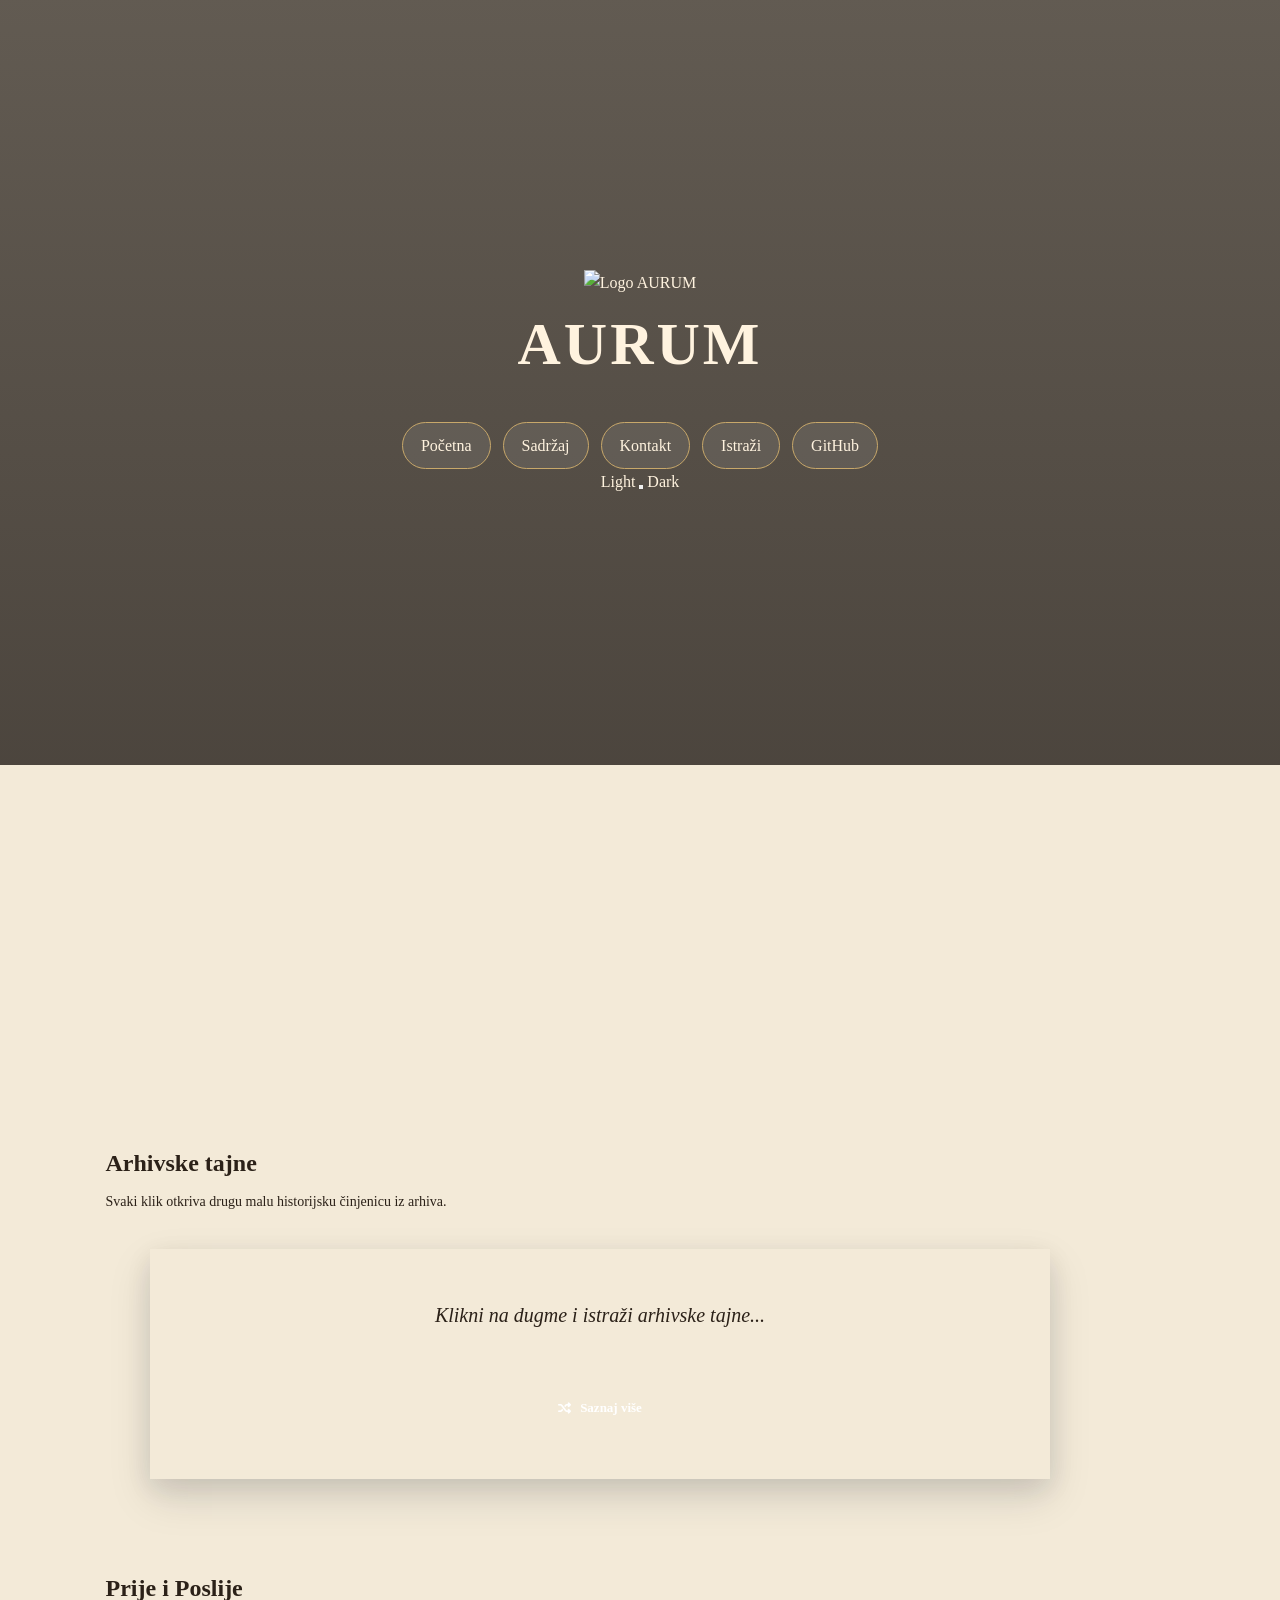
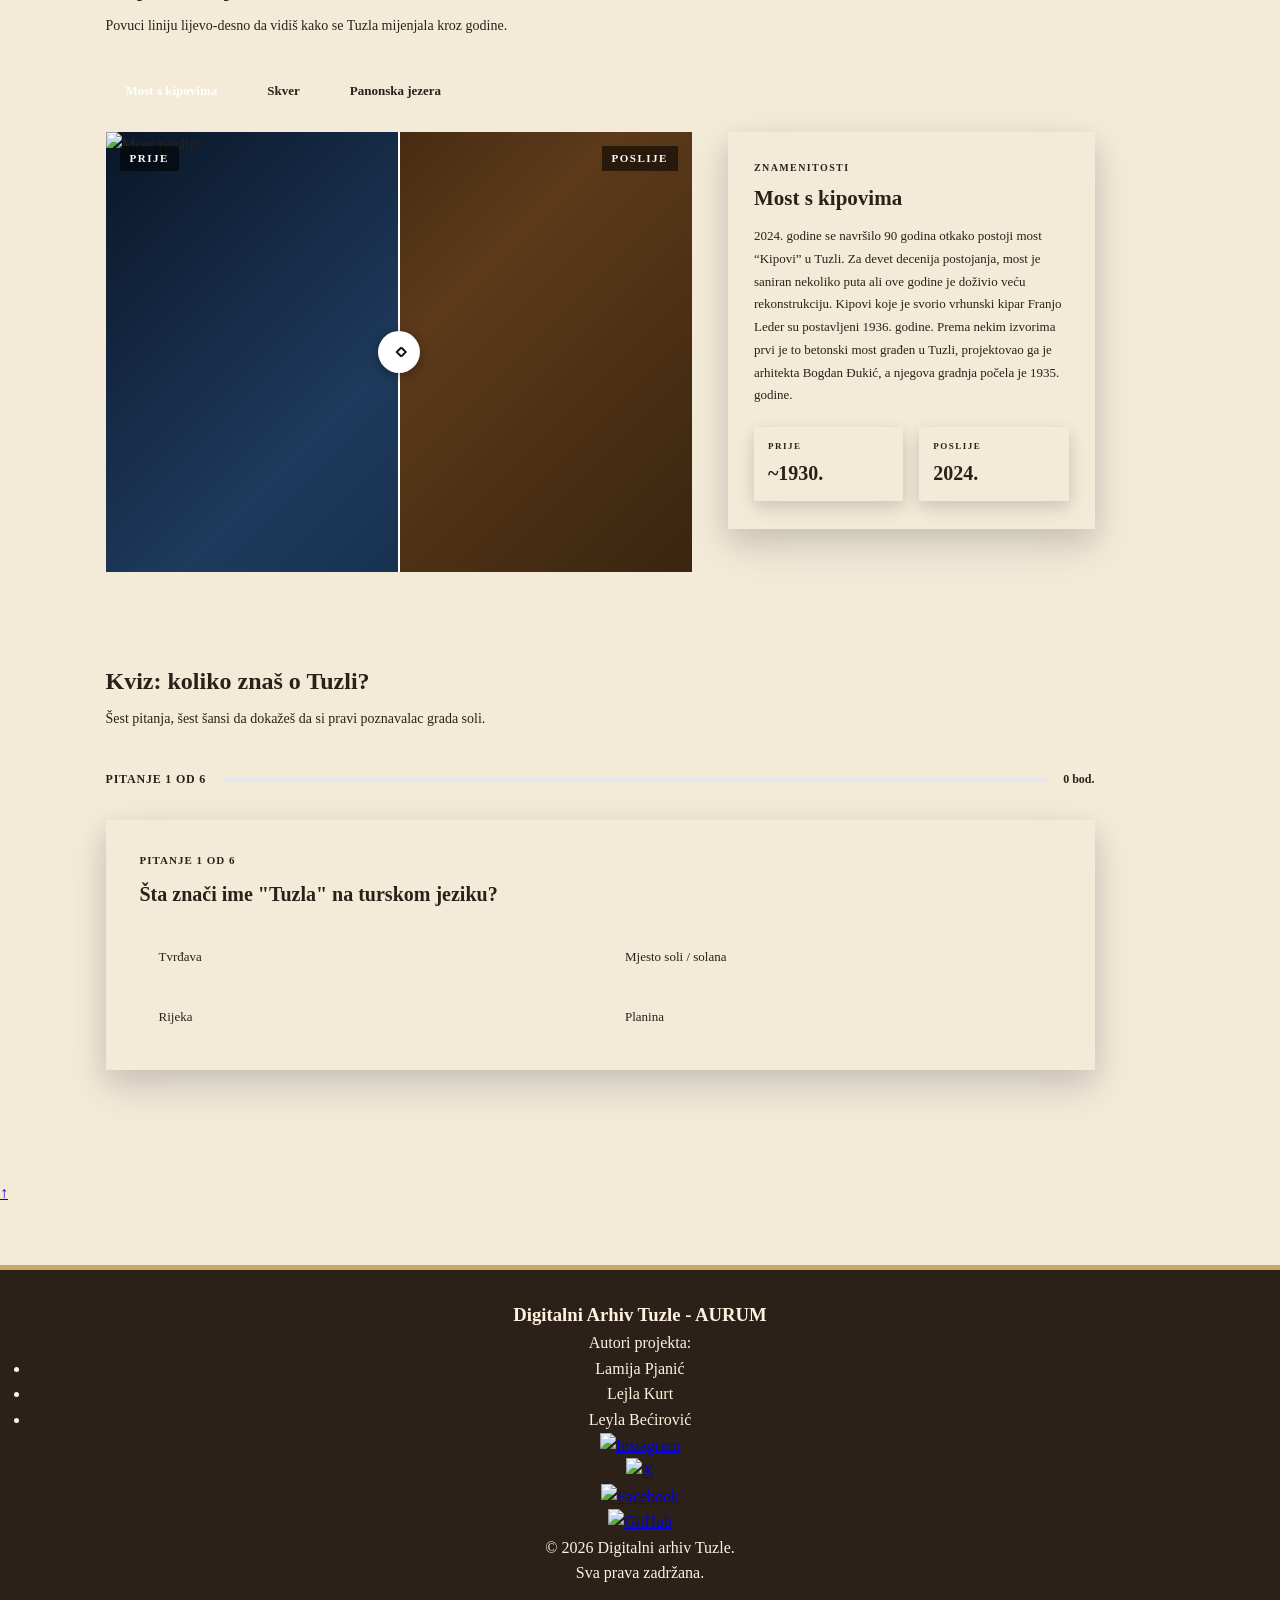
==== istrazuj.html @ 697cb216 "Dodata interaktivna stranica, uz njen js i css" ====
<!doctype html>
<html lang="bs">
  <head>
    <meta charset="UTF-8" />
    <meta name="viewport" content="width=device-width, initial-scale=1.0" />
    <title>Istraži Tuzlu | Digitalni arhiv Tuzle</title>

    <link rel="stylesheet" href="css/tptpstil.css" />
    <link
      rel="stylesheet"
      href="https://cdnjs.cloudflare.com/ajax/libs/font-awesome/6.5.1/css/all.min.css"
    />
    <script src="js/tptpskripte.js" defer></script>

    <style>

  /*  hero sekcija */

  .hero-istrazi {
    width: 86%;
    margin: 0 auto 70px;
    padding: 60px 0 52px;
    border-bottom: 3px solid var(--dark);
    display: flex;
    flex-direction: column;
    justify-content: center;
  }

  /* mali narandjasti natpis iznad naslova */
  .hero-istrazi .hero-label {
    color: var(--orange);
    font-size: 12px;
    font-weight: 700;
    text-transform: uppercase;
    letter-spacing: 1.5px;
    margin-bottom: 18px;
    opacity: 0;
    animation: fadeUp 0.7s ease forwards;
    animation-delay: 0.2s;
  }

  .hero-istrazi h2 {
    font-size: clamp(40px, 5.5vw, 72px);
    line-height: 0.93;
    letter-spacing: -3px;
    color: var(--dark);
    max-width: 700px;
    margin-bottom: 22px;
    opacity: 0;
    animation: fadeUp 0.8s ease forwards;
    animation-delay: 0.4s;
  }

  .hero-istrazi > p {
    font-size: 15px;
    line-height: 1.75;
    max-width: 560px;
    opacity: 0;
    animation: fadeUp 0.8s ease forwards;
    animation-delay: 0.6s;
  }

  /* navigacioni linkovi u hero sekciji — pill dugmad s ikonama */
  .hero-istrazi-nav {
    display: flex;
    flex-wrap: wrap;
    gap: 14px;
    margin-top: 36px;
    opacity: 0;
    animation: fadeUp 0.8s ease forwards;
    animation-delay: 0.8s;
  }

  .hero-istrazi-nav a {
    display: inline-flex;
    align-items: center;
    gap: 8px;
    border: 1.5px solid var(--dark);
    padding: 10px 20px;
    font-size: 13px;
    font-weight: 600;
    color: var(--dark);
    text-decoration: none;
    transition: background 0.25s, color 0.25s, border-color 0.25s;
  }

  .hero-istrazi-nav a:hover {
    background: var(--orange);
    border-color: var(--orange);
    color: white;
  }

  .hero-istrazi-nav a i {
    font-size: 13px;
  }


  /* 
     2 generator rando, činjenica iz arhiva
     korisnik klikne dugme i dobije nasumičan arhivski podatak.
     primijenila sam flex layout koji centrira sadržaj unutar kartice.
      */

  .generator-sekcija {
    width: 86%;
    margin: 0 auto 90px;
  }

  .generator-sekcija > h2 {
    margin-bottom: 8px;
  }

  .generator-sekcija > p {
    font-size: 14px;
    margin-bottom: 36px;
    max-width: 560px;
  }

  /* vanjski okvir generatora — nema crnog bordera, samo sjenka i narančasti border-top */
  #generator {
    border: none;
    border-top: 3px solid var(--orange);
    box-shadow:
      0 8px 24px rgba(17, 24, 39, 0.09),
      0 18px 40px rgba(17, 24, 39, 0.13);
    background: var(--white);
    padding: 50px 40px;
    display: flex;
    flex-direction: column;
    align-items: center;
    gap: 28px;
    max-width: 900px;
    width: 100%;
    margin: 0 auto;
    text-align: center;
  }

  /* prikaz teksta činjenice — veći font, centriran
     min-height sprječava "skok" layouta kad se tekst promijeni —
     ovo sam naučila iz stackoverflow odgovora o layout shift */
  #fact-display {
    font-size: 20px;
    line-height: 1.6;
    color: var(--dark);
    min-height: 60px;
    font-style: italic;
    transition: opacity 0.3s ease;
    margin: 0;
    width: 100%;
  }

  body.dark #fact-display {
    color: #f8fafc;
  }

  /* klasa koju js dodaje tokom fade animacije
     opacity: 0 + transition na #fact-display zajedno čine fade efekt
     js dodaje klasu, čeka 300ms, mijenja tekst, pa uklanja klasu  */
  #fact-display.fade-out {
    opacity: 0;
  }

  /* dugme za generisanje nove činjenice */
  #btn-generator {
    background: var(--dark);
    color: white;
    border: none;
    padding: 13px 30px;
    font-family: inherit;
    font-size: 13px;
    font-weight: 700;
    cursor: pointer;
    border-radius: 20px;
    display: inline-flex;
    align-items: center;
    gap: 9px;
    transition: background 0.25s, transform 0.15s;
  }

  #btn-generator:hover {
    background: var(--orange);
  }

  /* sitna animacija klika — scale efekt koji daje osjećaj fizičnog pritiska.
     naučila sam o transform: scale() iz mdn dokumentacije */
  #btn-generator:active {
    transform: scale(0.97);
  }

  /* dark mode: generator — nema bordera, samo sjenka ostaje */
  body.dark #generator {
    background: var(--dark-card);
    border-top-color: var(--orange);
    box-shadow:
      0 8px 24px rgba(0, 0, 0, 0.25),
      0 18px 40px rgba(0, 0, 0, 0.30);
  }


  /* 3 prije i poslije slider */

  .mapa-istrazi-sekcija {
    width: 86%;
    margin: 0 auto 90px;
  }

  .mapa-istrazi-sekcija > h2 {
    margin-bottom: 8px;
  }

  .mapa-istrazi-sekcija > p {
    font-size: 14px;
    margin-bottom: 36px;
    max-width: 560px;
  }

  /* dugmad za odabir lokacije — inline flex red */
  .ba-selector {
    display: flex;
    flex-wrap: wrap;
    gap: 10px;
    margin-bottom: 24px;
  }

  .ba-dugme {
    font-family: inherit;
    font-size: 13px;
    font-weight: 600;
    padding: 9px 20px;
    background: transparent;
    border: 1.5px solid var(--dark);
    color: var(--dark);
    cursor: pointer;
    transition: background 0.2s, color 0.2s, border-color 0.2s;
  }

  .ba-dugme:hover,
  .ba-dugme.aktivno {
    background: var(--orange);
    border-color: var(--orange);
    color: white;
  }

  body.dark .ba-dugme {
    border-color: #334155;
    color: #f8fafc;
  }

  body.dark .ba-dugme:hover,
  body.dark .ba-dugme.aktivno {
    background: var(--orange);
    border-color: var(--orange);
    color: white;
  }

  /* grid: slider zauzima više prostora, info panel manji desno */
  .ba-grid {
    display: grid;
    grid-template-columns: 1.6fr 1fr;
    gap: 36px;
    align-items: start;
  }

  /* slider kontejner — overflow: hidden reže slike na rubovima
     aspect-ratio: 4/3 održava proporcije bez fiksne visine u pikselima */
  .ba-kontejner {
    position: relative;
    width: 100%;
    aspect-ratio: 4/3;
    overflow: hidden;
    border: 2px solid var(--dark);
    cursor: ew-resize;
    user-select: none;
    touch-action: none;
    background: #111;
  }

  body.dark .ba-kontejner {
    border-color: #334155;
  }

  .ba-slika {
    position: absolute;
    inset: 0;
    width: 100%;
    height: 100%;
    object-fit: cover;
    display: block;
  }

  /* "prije" slika — ispod, uvijek vidljiva */
  .ba-prije {
    z-index: 1;
    background: linear-gradient(135deg, #2a1a0a 0%, #5c3a1a 50%, #3a2510 100%);
  }

  /* "poslije" slika — iznad, klipovana js-om.
     clip-path: inset(0 50% 0 0) znači: odsijeci 50% s desne strane.
     js mijenja tu vrijednost dinamički dok korisnik vuče slider */
  .ba-poslije {
    z-index: 2;
    clip-path: inset(0 50% 0 0);
    background: linear-gradient(135deg, #0a1628 0%, #1e3a5c 50%, #0f2640 100%);
  }

  /* bijela vertikalna linija koja dijeli slike */
  .ba-razdjela {
    position: absolute;
    top: 0;
    bottom: 0;
    left: 50%;
    width: 2px;
    background: white;
    z-index: 10;
    transform: translateX(-50%);
    pointer-events: none;
  }

  /* kružno dugme na razdjeli za drag */
  .ba-handle {
    position: absolute;
    top: 50%;
    left: 50%;
    transform: translate(-50%, -50%);
    width: 42px;
    height: 42px;
    border-radius: 50%;
    background: white;
    display: flex;
    align-items: center;
    justify-content: center;
    box-shadow: 0 2px 12px rgba(0,0,0,0.35);
  }

  .ba-handle svg {
    width: 18px;
    height: 18px;
    color: #111;
  }

  /* labele "PRIJE" i "POSLIJE" na uglovima slike */
  .ba-label {
    position: absolute;
    top: 14px;
    font-size: 11px;
    font-weight: 700;
    letter-spacing: 1.5px;
    text-transform: uppercase;
    background: rgba(0,0,0,0.55);
    color: white;
    padding: 4px 10px;
    z-index: 12;
    pointer-events: none;
  }

  .ba-label-prije { left: 14px; z-index: 3; }
  .ba-label-poslije { right: 14px; z-index: 13; }

  /* info panel desno od slidera — nema crnog bordera, samo sjenka i narančasti border-top */
  .ba-info-panel {
    background: var(--white);
    border: none;
    border-top: 3px solid var(--orange);
    box-shadow:
      0 8px 24px rgba(17, 24, 39, 0.09),
      0 18px 40px rgba(17, 24, 39, 0.13);
    padding: 28px 26px;
    min-height: 320px;
    display: flex;
    flex-direction: column;
    justify-content: flex-start;
    gap: 0;
  }

  /* dark mode: info panel — sjenka tamnija da se vidi na tamnoj pozadini */
  body.dark .ba-info-panel {
    background: var(--dark-card);
    border-top-color: var(--orange);
    box-shadow:
      0 8px 24px rgba(0, 0, 0, 0.25),
      0 18px 40px rgba(0, 0, 0, 0.30);
  }

  /* sitni kategorija label — narančast, uppercase */
  .ba-info-kategorija {
    font-size: 10px;
    font-weight: 700;
    text-transform: uppercase;
    letter-spacing: 1.4px;
    color: var(--orange);
    margin-bottom: 10px;
  }

  .ba-info-naziv {
    font-size: 21px;
    font-weight: 700;
    color: var(--dark);
    line-height: 1.2;
    margin-bottom: 14px;
  }

  body.dark .ba-info-naziv { color: #f8fafc; }

  .ba-info-opis {
    font-size: 13px;
    line-height: 1.75;
    color: var(--muted);
    flex: 1;
    margin-bottom: 20px;
  }

  /* redak s godinama "prije" i "poslije" — dva boxa pored sebe */
  .ba-info-godine {
    display: flex;
    gap: 16px;
    margin-top: auto;
  }

  /* kutijice za godine — nema crnog bordera, samo sjenka i narančasti border-top */
  .ba-godina-box {
    flex: 1;
    border: none;
    border-top: 3px solid var(--orange);
    box-shadow:
      0 4px 12px rgba(17, 24, 39, 0.08),
      0 8px 20px rgba(17, 24, 39, 0.10);
    padding: 12px 14px;
    display: flex;
    flex-direction: column;
    gap: 4px;
  }

  /* dark mode: kutijice za godine — bordera nema, box-shadow tamniji */
  body.dark .ba-godina-box {
    box-shadow:
      0 4px 12px rgba(0, 0, 0, 0.25),
      0 8px 20px rgba(0, 0, 0, 0.30);
  }

  /* sitni label "PRIJE" ili "POSLIJE" iznad broja */
  .ba-godina-label {
    font-size: 9px;
    font-weight: 700;
    letter-spacing: 1.5px;
    text-transform: uppercase;
    color: var(--muted);
  }

  /* sama godina — narančasta, velika */
  .ba-godina-broj {
    font-size: 20px;
    font-weight: 700;
    color: var(--orange);
  }

  @media (max-width: 780px) {
    .ba-grid { grid-template-columns: 1fr; }
  }


  /* 
     [4] kviz — pitanja o tuzli
      */

  .kviz-sekcija {
    width: 86%;
    margin: 0 auto 90px;
  }

  .kviz-sekcija > h2 { margin-bottom: 8px; }

  .kviz-sekcija > p {
    font-size: 14px;
    margin-bottom: 40px;
    max-width: 560px;
  }

  /* progress bar red: tekst | bar | bodovi */
  .kviz-progres-wrap {
    display: flex;
    align-items: center;
    gap: 16px;
    margin-bottom: 30px;
  }

  .kviz-progres-tekst {
    font-size: 12px;
    font-weight: 700;
    text-transform: uppercase;
    letter-spacing: 0.8px;
    color: var(--muted);
    white-space: nowrap;
    flex-shrink: 0;
  }

  /* siva traka, fill je narančast */
  .kviz-progres-bar {
    flex: 1;
    height: 4px;
    background: #e5e7eb;
    border-radius: 2px;
    overflow: hidden;
  }

  .kviz-progres-fill {
    height: 100%;
    background: var(--orange);
    border-radius: 2px;
    transition: width 0.4s ease;
    width: 0%;
  }

  .kviz-bodovi-tekuci {
    font-size: 12px;
    font-weight: 700;
    color: var(--orange);
    white-space: nowrap;
    flex-shrink: 0;
  }

  /* blok svakog pitanja — sakriven dok nije aktivan */
  .kviz-pitanje-blok {
    display: none;
    animation: fadeUp 0.4s ease forwards;
  }

  .kviz-pitanje-blok.aktivno { display: block; }

  /* kartica pitanja — nema crnog bordera, samo sjenka i narančasti border-top */
  .kviz-kartica {
    background: var(--white);
    border: none;
    border-top: 3px solid var(--orange);
    box-shadow:
      0 8px 24px rgba(17, 24, 39, 0.09),
      0 18px 40px rgba(17, 24, 39, 0.13);
    padding: 32px 34px 28px;
  }

  /* sitni broj pitanja iznad teksta pitanja */
  .kviz-broj-pitanja {
    font-size: 11px;
    font-weight: 700;
    color: var(--orange);
    text-transform: uppercase;
    letter-spacing: 1px;
    margin-bottom: 12px;
  }

  .kviz-kartica h3 {
    font-size: 20px;
    color: var(--dark);
    line-height: 1.3;
    margin-bottom: 26px;
    font-weight: 700;
  }

  /* grid s opcijama — 2 kolone na desktopu, 1 na mobilnom */
  .kviz-opcije {
    display: grid;
    grid-template-columns: 1fr 1fr;
    gap: 12px;
  }

  .kviz-opcija {
    background: var(--light);
    border: 1.5px solid transparent;
    padding: 14px 18px;
    text-align: left;
    font-family: inherit;
    font-size: 13px;
    color: var(--dark);
    cursor: pointer;
    transition: background 0.2s, border-color 0.2s, color 0.2s;
    line-height: 1.4;
    border-radius: 0;
  }

  .kviz-opcija:hover:not(:disabled) {
    border-color: var(--orange);
    background: var(--soft-orange);
  }

  /* tačan odgovor — zeleni feedback */
  .kviz-opcija.tacno {
    background: #dcfce7;
    border-color: #16a34a;
    color: #15803d;
    font-weight: 700;
  }

  /* netačan odgovor — crveni feedback */
  .kviz-opcija.netacno {
    background: #fee2e2;
    border-color: #dc2626;
    color: #b91c1c;
  }

  .kviz-opcija:disabled { cursor: default; }

  /* feedback poruka ispod opcija — sakrivena dok korisnik ne odabere */
  .kviz-feedback {
    margin-top: 16px;
    padding: 12px 16px;
    font-size: 13px;
    font-weight: 600;
    display: none;
    border-left: 3px solid;
  }

  .kviz-feedback.tacno {
    display: block;
    background: #f0fdf4;
    border-color: #16a34a;
    color: #15803d;
  }

  .kviz-feedback.netacno {
    display: block;
    background: #fef2f2;
    border-color: #dc2626;
    color: #b91c1c;
  }

  /* red s "Sljedeće pitanje" dugmetom — poravnat desno */
  .kviz-kontrole {
    display: flex;
    justify-content: flex-end;
    align-items: center;
    margin-top: 20px;
    gap: 12px;
  }

  /* dugme za sljedeće pitanje — sakriveno dok korisnik ne odabere */
  .kviz-btn-next {
    background: var(--dark);
    color: white;
    border: none;
    padding: 12px 28px;
    font-family: inherit;
    font-size: 13px;
    font-weight: 700;
    cursor: pointer;
    border-radius: 20px;
    transition: background 0.25s;
    display: none;
  }

  .kviz-btn-next:hover { background: var(--orange); }
  .kviz-btn-next.vidljivo { display: inline-block; }

  /* ekran rezultata  sakriven dok kviz nije završen,
     nema crnog bordera, samo sjenka i narančasti border-top */
  .kviz-rezultat {
    display: none;
    background: var(--white);
    border: none;
    border-top: 3px solid var(--orange);
    box-shadow:
      0 8px 24px rgba(17, 24, 39, 0.09),
      0 18px 40px rgba(17, 24, 39, 0.13);
    padding: 50px 40px;
    text-align: center;
    animation: fadeUp 0.5s ease forwards;
  }

  /* velika emoji ikona na vrhu rezultat ekrana */
  .rezultat-ikona {
    font-size: 56px;
    margin-bottom: 20px;
    display: block;
  }

  .kviz-rezultat h3 {
    font-size: 28px;
    color: var(--dark);
    margin-bottom: 8px;
  }

  /* broj bodova -  veliki narandjasti broj */
  .rezultat-bodovi {
    font-size: 52px;
    font-weight: 700;
    color: var(--orange);
    line-height: 1;
    margin: 16px 0 10px;
    display: block;
  }

  /* "od 6" ispod bodova */
  .rezultat-max {
    font-size: 14px;
    color: var(--muted);
    margin-bottom: 20px;
  }

  .rezultat-poruka {
    font-size: 15px;
    line-height: 1.7;
    max-width: 420px;
    margin: 0 auto 28px;
    color: var(--muted);
  }

  /* dugme za restart kviza */
  .kviz-btn-restart {
    background: var(--orange);
    color: white;
    border: none;
    padding: 14px 34px;
    font-family: inherit;
    font-size: 14px;
    font-weight: 700;
    cursor: pointer;
    border-radius: 20px;
    transition: background 0.25s;
  }

  .kviz-btn-restart:hover { background: #e95d12; }

  /* dark mode: kviz - tamna pozadina za karticu i rezultat,
     border-top ostaje narandjast, box-shadow tamniji */
  body.dark .kviz-kartica {
    background: var(--dark-card);
    border-top-color: var(--orange);
    box-shadow:
      0 8px 24px rgba(0, 0, 0, 0.25),
      0 18px 40px rgba(0, 0, 0, 0.30);
  }
  body.dark .kviz-kartica h3 { color: #f8fafc; }
  body.dark .kviz-opcija { background: #1e293b; color: #f8fafc; }
  body.dark .kviz-opcija:hover:not(:disabled) { background: #2d3f55; border-color: var(--orange); }
  body.dark .kviz-progres-bar { background: #1e293b; }
  body.dark .kviz-rezultat {
    background: var(--dark-card);
    border-top-color: var(--orange);
    box-shadow:
      0 8px 24px rgba(0, 0, 0, 0.25),
      0 18px 40px rgba(0, 0, 0, 0.30);
  }
  body.dark .kviz-rezultat h3 { color: #f8fafc; }


  /* 5 responzivnost*/

  @media (max-width: 1000px) {
    /* kviz opcije u jednu kolonu na tabletu */
    .kviz-opcije { grid-template-columns: 1fr; }
  }

  @media (max-width: 700px) {
    /* sve sekcije na 92% širine na mobitelu */
    .hero-istrazi,
    .generator-sekcija,
    .mapa-istrazi-sekcija,
    .kviz-sekcija {
      width: 92%;
    }

    .hero-istrazi h2 {
      font-size: 38px;
      letter-spacing: -2px;
    }

    /* manji padding generatora na mobitelu */
    #generator {
      padding: 28px 22px;
    }

    .kviz-kartica { padding: 22px 18px 18px; }
    .kviz-rezultat { padding: 36px 20px; }
    .kviz-progres-wrap { flex-wrap: wrap; }
  }
</style>
  </head>

  <body>

    <!--header -->
    <header>
      <div class="header-top">
        <div class="logo-container">
          <img src="images/logo1.svg" alt="Logo AURUM" class="grb" />
          <h1 class="logo">AURUM</h1>
        </div>
      </div>

      <nav aria-label="Glavni navigacijski meni">
        <a href="index.html">Početna</a>
        <a href="sadrzaj.html">Sadržaj</a>
        <a href="kontakt.html">Kontakt</a>
        <a href="istrazuj.html"class="active" >Istraži</a>
        <a href="https://github.com/" target="_blank">GitHub</a>
      </nav>

      <div class="theme-switch">
        <div class="toggle-row">
          <span>Light</span>
          <button id="theme-toggle" type="button">
            <span class="toggle-circle"></span>
          </button>
          <span>Dark</span>
        </div>
      </div>
    </header>

    <main style="width: 100%; margin: 0;">

      <!--1 hero sekcija -->
      <section class="hero-istrazi" aria-label="Uvod u stranicu Istraži Tuzlu">
        <p class="hero-label">Digitalni arhiv grada soli</p>
        <h2>Istraži Tuzlu</h2>
        <p>
          Otkrij historiju grada soli kroz generator arhivskih činjenica,
          interaktivni slider poređenja fotografija i kviz koji testira
          tvoje znanje o Tuzli.
        </p>

        <nav class="hero-istrazi-nav" aria-label="Brza navigacija po stranici">
          <a href="#generator-sekcija">
            <i class="fa-solid fa-lightbulb"></i> Arhivske činjenice
          </a>
          <a href="#mapa-sekcija">
            <i class="fa-solid fa-images"></i> Prije i Poslije
          </a>
          <a href="#kviz-sekcija">
            <i class="fa-solid fa-circle-question"></i> Kviz
          </a>
        </nav>
      </section>

           <!-- 2 generator činjenica — na kraju stranice -->
      <section class="generator-sekcija" id="generator-sekcija" aria-label="Generator arhivskih činjenica o Tuzli">

        <h2>Arhivske tajne</h2>
        <p>Svaki klik otkriva drugu malu historijsku činjenicu iz arhiva.</p>

        <div id="generator" role="region" aria-live="polite" aria-label="Prikaz nasumične arhivske činjenice">
          <p id="fact-display">Klikni na dugme i istraži arhivske tajne...</p>
          <button id="btn-generator" type="button">
            <i class="fa-solid fa-shuffle" aria-hidden="true"></i>
            Saznaj više
          </button>
        </div>

      </section>


      <!-- 3 prije i poslije — slider za poređenje fotografija -->
      <section class="mapa-istrazi-sekcija" id="mapa-sekcija" aria-label="Poređenje starih i novih fotografija Tuzle">

        <h2>Prije i Poslije</h2>
        <p>Povuci liniju lijevo-desno da vidiš kako se Tuzla mijenjala kroz godine.</p>

        <!-- dugmad za odabir lokacije -->
        <div class="ba-selector" role="group" aria-label="Odaberi lokaciju">
          <button class="ba-dugme aktivno" data-lokacija="0" type="button">Most s kipovima</button>
          <button class="ba-dugme" data-lokacija="1" type="button">Skver</button>
          <button class="ba-dugme" data-lokacija="2" type="button">Panonska jezera</button>
        </div>

        <div class="ba-grid">

          <!-- slider kontejner -->
          <div class="ba-kontejner" id="baKontejner" aria-label="Slider za poređenje fotografija">

            <img
              class="ba-slika ba-prije"
              id="baSlika1"
              src="images/2.svg"
              alt="Most prije"
            />

            <img
              class="ba-slika ba-poslije"
              id="baSlika2"
              src="images/1.svg"
              alt="Most poslije"
            />

            <div class="ba-razdjela" id="baRazdjela" aria-hidden="true">
              <div class="ba-handle" aria-hidden="true">
                <svg viewBox="0 0 24 24" fill="none" stroke="currentColor" stroke-width="2.5">
                  <polyline points="15 18 9 12 15 6"></polyline>
                  <polyline points="9 6 15 12 9 18" transform="translate(6,0)"></polyline>
                </svg>
              </div>
            </div>

            <span class="ba-label ba-label-prije" aria-hidden="true">PRIJE</span>
            <span class="ba-label ba-label-poslije" aria-hidden="true">POSLIJE</span>
          </div>

          <!-- info panel desno od slidera -->
          <div class="ba-info-panel" id="baInfoPanel">
            <p class="ba-info-kategorija" id="baInfoKat">Znamenitosti</p>
            <h3 class="ba-info-naziv" id="baInfoNaziv">Most s kipovima</h3>
            <p class="ba-info-opis" id="baInfoOpis">
              2024. godine se navršilo 90 godina otkako postoji most “Kipovi” u Tuzli. Za devet decenija postojanja, most je saniran nekoliko puta ali ove godine je doživio veću rekonstrukciju. Kipovi koje je svorio vrhunski kipar Franjo Leder su postavljeni 1936. godine. Prema nekim izvorima prvi je to betonski most građen u Tuzli, projektovao ga je arhitekta Bogdan Đukić, a njegova gradnja počela je 1935. godine.
            </p>
            <div class="ba-info-godine">
              <div class="ba-godina-box">
                <span class="ba-godina-label">PRIJE</span>
                <span class="ba-godina-broj" id="baGodinaPrije">~1930.</span>
              </div>
              <div class="ba-godina-box">
                <span class="ba-godina-label">POSLIJE</span>
                <span class="ba-godina-broj" id="baGodinaPoslije">2024.</span>
              </div>
            </div>
          </div>

        </div>

      </section>


      <!--   4 kviz — testiranje znanja o tuzli  -->
      <section class="kviz-sekcija" id="kviz-sekcija" aria-label="Kviz o Tuzli">

        <h2>Kviz: koliko znaš o Tuzli?</h2>
        <p>Šest pitanja, šest šansi da dokažeš da si pravi poznavalac grada soli.</p>

        <!-- traka napretka -->
        <div class="kviz-progres-wrap" aria-label="Napredak u kviizu">
          <span class="kviz-progres-tekst" id="kvizProgresTekst">Pitanje 1 od 6</span>
          <div class="kviz-progres-bar" role="progressbar" aria-valuemin="0" aria-valuemax="100" aria-valuenow="0">
            <div class="kviz-progres-fill" id="kvizProgresFill"></div>
          </div>
          <span class="kviz-bodovi-tekuci" id="kvizBodoviTekuci">0 bod.</span>
        </div>

        <!-- pitanje 1 -->
        <div class="kviz-pitanje-blok aktivno" data-pitanje="0">
          <div class="kviz-kartica">
            <p class="kviz-broj-pitanja">Pitanje 1 od 6</p>
            <h3>Šta znači ime "Tuzla" na turskom jeziku?</h3>
            <div class="kviz-opcije" role="group" aria-label="Opcije odgovora">
              <button class="kviz-opcija" data-tacno="false">Tvrđava</button>
              <button class="kviz-opcija" data-tacno="true">Mjesto soli / solana</button>
              <button class="kviz-opcija" data-tacno="false">Rijeka</button>
              <button class="kviz-opcija" data-tacno="false">Planina</button>
            </div>
            <div class="kviz-feedback" id="feedback-0"></div>
          </div>
          <div class="kviz-kontrole">
            <button class="kviz-btn-next" data-sljedeci="1">Sljedeće <i class="fa-solid fa-arrow-right"></i></button>
          </div>
        </div>

        <!-- pitanje 2 -->
        <div class="kviz-pitanje-blok" data-pitanje="1">
          <div class="kviz-kartica">
            <p class="kviz-broj-pitanja">Pitanje 2 od 6</p>
            <h3>Koje godine je sagrađena česma na Skveru, danas zaštićeni kulturno-historijski spomenik?</h3>
            <div class="kviz-opcije" role="group" aria-label="Opcije odgovora">
              <button class="kviz-opcija" data-tacno="false">1862.</button>
              <button class="kviz-opcija" data-tacno="false">1904.</button>
              <button class="kviz-opcija" data-tacno="true">1888.</button>
              <button class="kviz-opcija" data-tacno="false">1921.</button>
            </div>
            <div class="kviz-feedback" id="feedback-1"></div>
          </div>
          <div class="kviz-kontrole">
            <button class="kviz-btn-next" data-sljedeci="2">Sljedeće <i class="fa-solid fa-arrow-right"></i></button>
          </div>
        </div>

        <!-- pitanje 3 -->
        <div class="kviz-pitanje-blok" data-pitanje="2">
          <div class="kviz-kartica">
            <p class="kviz-broj-pitanja">Pitanje 3 od 6</p>
            <h3>Pod kojim imenom je Tuzla bila poznata u periodu Bosanske kraljevine?</h3>
            <div class="kviz-opcije" role="group" aria-label="Opcije odgovora">
              <button class="kviz-opcija" data-tacno="false">Soli Gornje</button>
              <button class="kviz-opcija" data-tacno="true">Soli (Gornja i Donja Tuzla)</button>
              <button class="kviz-opcija" data-tacno="false">Salines</button>
              <button class="kviz-opcija" data-tacno="false">Tuzgrad</button>
            </div>
            <div class="kviz-feedback" id="feedback-2"></div>
          </div>
          <div class="kviz-kontrole">
            <button class="kviz-btn-next" data-sljedeci="3">Sljedeće <i class="fa-solid fa-arrow-right"></i></button>
          </div>
        </div>

        <!-- pitanje 4 -->
        <div class="kviz-pitanje-blok" data-pitanje="3">
          <div class="kviz-kartica">
            <p class="kviz-broj-pitanja">Pitanje 4 od 6</p>
            <h3>Panonska jezera u Tuzli nastala su na mjestu nekadašnjih…</h3>
            <div class="kviz-opcije" role="group" aria-label="Opcije odgovora">
              <button class="kviz-opcija" data-tacno="false">Šumskih površina</button>
              <button class="kviz-opcija" data-tacno="false">Vojnih baraka</button>
              <button class="kviz-opcija" data-tacno="true">Rudnih ležišta soli</button>
              <button class="kviz-opcija" data-tacno="false">Starog aerodroma</button>
            </div>
            <div class="kviz-feedback" id="feedback-3"></div>
          </div>
          <div class="kviz-kontrole">
            <button class="kviz-btn-next" data-sljedeci="4">Sljedeće <i class="fa-solid fa-arrow-right"></i></button>
          </div>
        </div>

        <!-- pitanje 5 -->
        <div class="kviz-pitanje-blok" data-pitanje="4">
          <div class="kviz-kartica">
            <p class="kviz-broj-pitanja">Pitanje 5 od 6</p>
            <h3>Po kome je nazvana Narodna i univerzitetska biblioteka u Tuzli?</h3>
            <div class="kviz-opcije" role="group" aria-label="Opcije odgovora">
              <button class="kviz-opcija" data-tacno="false">Meša Selimović</button>
              <button class="kviz-opcija" data-tacno="false">Branko Ćopić</button>
              <button class="kviz-opcija" data-tacno="true">Derviš Sušić</button>
              <button class="kviz-opcija" data-tacno="false">Skender Kulenović</button>
            </div>
            <div class="kviz-feedback" id="feedback-4"></div>
          </div>
          <div class="kviz-kontrole">
            <button class="kviz-btn-next" data-sljedeci="5">Sljedeće <i class="fa-solid fa-arrow-right"></i></button>
          </div>
        </div>

        <!-- pitanje 6 -->
        <div class="kviz-pitanje-blok" data-pitanje="5">
          <div class="kviz-kartica">
            <p class="kviz-broj-pitanja">Pitanje 6 od 6</p>
            <h3>Koji narod je prvi počeo eksploatisati slane izvore na području Tuzle?</h3>
            <div class="kviz-opcije" role="group" aria-label="Opcije odgovora">
              <button class="kviz-opcija" data-tacno="false">Rimljani</button>
              <button class="kviz-opcija" data-tacno="true">Iliri</button>
              <button class="kviz-opcija" data-tacno="false">Osmanlije</button>
              <button class="kviz-opcija" data-tacno="false">Slaveni</button>
            </div>
            <div class="kviz-feedback" id="feedback-5"></div>
          </div>
          <div class="kviz-kontrole">
            <button class="kviz-btn-next kviz-btn-zavrsi" data-sljedeci="-1">Završi kviz <i class="fa-solid fa-flag-checkered"></i></button>
          </div>
        </div>

        <!-- ekran rezultata -->
        <div class="kviz-rezultat" id="kvizRezultat" role="region" aria-live="polite" aria-label="Rezultat kviza">
          <span class="rezultat-ikona" id="rezultatIkona" aria-hidden="true">🏆</span>
          <h3>Kviz završen!</h3>
          <span class="rezultat-bodovi" id="rezultatBodovi">0</span>
          
          <p class="rezultat-poruka" id="rezultatPoruka"></p>
          <button class="kviz-btn-restart" id="kvizRestart" type="button">
            <i class="fa-solid fa-rotate-right"></i> Pokušaj ponovo
          </button>
        </div>

      </section>



    </main>

    <div class="back-to-top">
      <a href="#" aria-label="Vrati se na vrh stranice">↑</a>
    </div>

    <footer>
      <div class="footer-left">
        <h3>Digitalni Arhiv Tuzle - AURUM</h3>
        <p>Autori projekta:</p>
        <ul class="autori-lista">
          <li>Lamija Pjanić</li>
          <li>Lejla Kurt</li>
          <li>Leyla Bećirović</li>
        </ul>
      </div>

      <div class="footer-center">
        <a href="https://instagram.com" target="_blank">
          <img src="images/instagram.svg" alt="Instagram" width="24" height="24" aria-label="Instagram">
        </a>
      </div>
      <div class="footer-center">
        <a href="https://x.com" target="_blank">
          <img src="images/x.svg" alt="X" width="24" height="24" aria-label="X">
        </a>
      </div>
      <div class="footer-center">
        <a href="https://facebook.com" target="_blank">
          <img src="images/facebook.svg" alt="Facebook" width="24" height="24" aria-label="Facebook">
        </a>
      </div>
      <div class="footer-center">
        <a href="https://github.com" target="_blank">
          <img src="images/git.svg" alt="GitHub" width="24" height="24" aria-label="GitHub">
        </a>
      </div>


      <div class="footer-right">
        <p>© 2026 Digitalni arhiv Tuzle.</p>
        <p>Sva prava zadržana.</p>
      </div>
    </footer>


    <script>

      /* GENERATOR RANDOM ČINJENICA  */

      // niz arhivskih podataka koji se prikazuju nasumično
      // koristim niz objekata jer mi je to pokazao claude, razumijem da
      // svaki element u [] je posebna stavka kojoj pristupam indeksom [0], [1], itd
      const arhivaFaktovi = [
        "Prva pozorišna predstava u Tuzli odigrana je 1898. godine u hotelu 'Grand'.",
        "Čuveni pisac Meša Selimović rođen je u Tuzli, a mnogi njegovi rukopisi se pominju u gradskim arhivima.",
        "U Tuzli je 1905. godine osnovano jedno od prvih pjevačkih društava u BiH pod nazivom 'Majevica'.",
        "Prvi kino-projektor stigao je u Tuzlu početkom 20. vijeka, a filmovi su se prikazivali u improvizovanim šatorima.",
        "Hotel 'Bristol' nekada je bio centar društvenog života i arhitektonski simbol modernizacije grada.",
        "Tuzla je među prvim gradovima u regiji dobila električnu rasvjetu još krajem 19. vijeka.",
        "Barokna zgrada u centru grada, poznata kao 'Barok', bila je jedna od najljepših građevina austrougarskog perioda.",
        "Prva biblioteka u Tuzli otvorena je u sklopu čitaonice koju su osnovali lokalni građani i trgovci."
      ];

      // dohvat html elemenata po id-u 
      // document.getElementById traži element čiji je id jednak zadanom stringu
      const prikaz = document.getElementById("fact-display");
      const dugme  = document.getElementById("btn-generator");

      // posljednji prikazani indeks — čuvam ga da ne ponavljam istu činjenicu
      // dva puta zaredom. inizijalizujem na -1 jer na početku ništa nije prikazano
      let posljednjiIndeks = -1;

      // funkcija za odabir nasumičnog indeksa koji nije isti kao prethodni
      // math.random() vraća decimalni broj između 0 i 1 (ne uključujući 1)
      // math.floor() zaokružuje prema dolje na cijeli broj
      // množimo s arhivaFaktovi.length da dobijemo indeks u rasponu niza
      // uz pomoć claude-a sam razumjela zašto treba while petlja — da izbjegnemo ponavljanje
      function nasumicniIndeks() {
        let novi;
        do {
          novi = Math.floor(Math.random() * arhivaFaktovi.length);
        } while (novi === posljednjiIndeks && arhivaFaktovi.length > 1);
        return novi;
      }

      // onclick handler — ovaj sam napisala sama uz malo pomoći
      // fade efekt: dodamo css klasu koja mijenja opacity na 0 (transition se brine o animaciji),
      // a nakon 300ms (koliko traje transition) mijenjamo tekst i uklanjamo klasu
      // timeout vrijednost od 300ms mora biti ista kao css transition duration — claude mi je ovo objasnio
      dugme.onclick = function () {
        prikaz.classList.add("fade-out");

        setTimeout(function () {
          const indeks     = nasumicniIndeks();
          posljednjiIndeks = indeks;
          prikaz.innerText = arhivaFaktovi[indeks];
          prikaz.classList.remove("fade-out");
        }, 300);
      };


      /*   PRIJE I POSLIJE SLIDER */

      // podaci za svaku lokaciju — naziv, opisi, putanje slika i godine
      // organizacija u niz objekata olakšava zamjenu podataka bez promjene logike
      const baPodaci = [
        {
          naziv:        "Most s kipovima",
          kategorija:   "Znamenitosti",
          opis:         "2024. godine navršilo se 90 godina otkako postoji most “Kipovi” u Tuzli. Za devet decenija postojanja, most je saniran nekoliko puta ali ove godine je doživio veću rekonstrukciju. Kipovi koje je svorio vrhunski kipar Franjo Leder su postavljeni 1936. godine. Prema nekim izvorima prvi je to betonski most građen u Tuzli, projektovao ga je arhitekta Bogdan Đukić, a njegova gradnja počela je 1935. godine.",
          godinaPrije:  "~1930.",
          godinaPoslije:"2024.",
          slika1: "images/2.svg",
          slika2: "images/1.svg"
        },
        {
          naziv:        "Skver",
          kategorija:   "Arhitektura",
          opis:         "Skver u Tuzli je jedan od najprepoznativljijih i centralnih dijelova grada, koji povezuje glavnu saobraćajnicu s užim centrom grada. Oduvijek poznat je kao prometno čvorište i mjesto susreta.",
          godinaPrije:  "~1957.",
          godinaPoslije:"2026.",
          slika1: "images/4.svg",
          slika2: "images/3.svg"
        },
        {
          naziv:        "Panonska jezera",
          kategorija:   "Priroda & Turizam",
          opis:         "Gdje su nekada bila aktivna rudna ležišta soli iz kojih se crpio privredni život Tuzle, danas se prostiru vještačka Panonska jezera — simbol savremene transformacije grada.",
          godinaPrije:  "~2000.",
          godinaPoslije:"2023.",
          slika1: "images/6.svg",
          slika2: "images/5.svg"
        },
      ];
 
      let baVuce = false;

      const baKontejner    = document.getElementById("baKontejner");
      const baSlika1       = document.getElementById("baSlika1");
      const baSlika2       = document.getElementById("baSlika2");
      const baRazdjela     = document.getElementById("baRazdjela");
      const baInfoKat      = document.getElementById("baInfoKat");
      const baInfoNaziv    = document.getElementById("baInfoNaziv");
      const baInfoOpis     = document.getElementById("baInfoOpis");
      const baGodinaPrije  = document.getElementById("baGodinaPrije");
      const baGodinaPoslije= document.getElementById("baGodinaPoslije");

      // ažurira vizualnu poziciju slidera.
      // clip-path: inset(0 X% 0 0) odsjeca X% s desne strane "poslije" slike.
      // math.max i math.min ograničavaju vrijednost između 2 i 98 da slider ne ispadne van.
      // ovo sam naučila uz pomoć claude-a koji mi je objasnio kako clip-path radi.
      function baPodesiPoziciju(procenat) {
        procenat = Math.max(2, Math.min(98, procenat));
        baSlika2.style.clipPath = "inset(0 " + (100 - procenat) + "% 0 0)";
        baRazdjela.style.left   = procenat + "%";
      }

      // pretvara x koordinatu miša/prsta u postotak širine kontejnera.
      // getBoundingClientRect() vraća dimenzije i poziciju elementa u viewportu.
      function baXuProcenat(clientX) {
        const rect = baKontejner.getBoundingClientRect();
        return ((clientX - rect.left) / rect.width) * 100;
      }

      // mouse eventi — mousedown na kontejneru, move i up na window
      // jer korisnik može povući miš van kontejnera dok drži klik.
      baKontejner.addEventListener("mousedown", function (e) {
        baVuce = true;
        baPodesiPoziciju(baXuProcenat(e.clientX));
      });

      window.addEventListener("mousemove", function (e) {
        if (!baVuce) return;
        baPodesiPoziciju(baXuProcenat(e.clientX));
      });

      window.addEventListener("mouseup", function () { baVuce = false; });

      // touch eventi za mobilne uređaje — passive: true poboljšava scroll performanse.
      // ovo sam pronašla uz pomoć claude-a koji mi je objasnio zašto passive listener pomaže.
      baKontejner.addEventListener("touchstart", function (e) {
        baVuce = true;
        baPodesiPoziciju(baXuProcenat(e.touches[0].clientX));
      }, { passive: true });

      window.addEventListener("touchmove", function (e) {
        if (!baVuce) return;
        baPodesiPoziciju(baXuProcenat(e.touches[0].clientX));
      }, { passive: true });

      window.addEventListener("touchend", function () { baVuce = false; });

      // promjena aktivne lokacije klikom na dugmad selektora.
      // querySelectorAll vraća nodeList svih elemenata koji odgovaraju selektoru,
      // a forEach prolazi kroz svaki od njih — naučila sam ovo uz Gemini
      document.querySelectorAll(".ba-dugme").forEach(function (dugme) {
        dugme.addEventListener("click", function () {
          const d = baPodaci[parseInt(dugme.dataset.lokacija)];

          baSlika1.src = d.slika1;
          baSlika1.alt = "Lokacija prije: " + d.naziv;
          baSlika2.src = d.slika2;
          baSlika2.alt = "Lokacija poslije: " + d.naziv;

          baInfoKat.textContent          = d.kategorija;
          baInfoNaziv.textContent        = d.naziv;
          baInfoOpis.textContent         = d.opis;
          baGodinaPrije.textContent      = d.godinaPrije;
          baGodinaPoslije.textContent    = d.godinaPoslije;

          // vrati slider na sredinu pri promjeni lokacije
          baPodesiPoziciju(50);

          // ažuriraj aktivno dugme — ukloni klasu svima pa dodaj odabranom.
          // pattern koji sam naučila uz Gemini
          document.querySelectorAll(".ba-dugme").forEach(function (b) {
            b.classList.remove("aktivno");
          });
          dugme.classList.add("aktivno");
        });
      });

      // inicijalizacija: slider na 50% pri učitavanju stranice
      baPodesiPoziciju(50);


      /*  KVIZ — pitanja, bodovanje, rezultati  */

      let kvizBodovi      = 0;
      let trenutnoPitanje = 0;
      const ukupnoPitanja = 6;

      // poruke prema broju tačnih odgovora — koristim objekt kao lookup tablicu
      // pristupam porukama s poruke[broj], što je brže od if/else lanca
      // ovu tehniku sam naučila uz pomoć claude-a i on je smislio tekst poruke
      const poruke = {
        6: "Savršen rezultat! Pravi si poznavalac historije i kulture Tuzle. Grad soli ti je otvorena knjiga!",
        5: "Odlično! Gotovo savršeno — samo jedan korak do naslova pravog tuzlanskog znalca.",
        4: "Dobro poznavanje! Tuzla ti nije strana, ali ima još lijepih priča koje čekaju da ih otkriješ.",
        3: "Solidno! Polovina tačnih odgovora — vrijedi zaroniti dublje u historiju grada soli.",
        2: "Za početak okej, ali grad soli ima još mnogo toga da ti otkrije. Istraži arhiv!",
        1: "Jedan korak na putu — AURUM arhiv je pravo mjesto da naučiš mnogo više o Tuzli.",
        0: "Nema veze — sada znaš šta ne znaš! Prošetaj kroz arhiv i pokušaj ponovo."
      };

      const kvizProgresTekst = document.getElementById("kvizProgresTekst");
      const kvizProgresFill  = document.getElementById("kvizProgresFill");
      const kvizBodoviTekuci = document.getElementById("kvizBodoviTekuci");

      // ažurira progress bar i tekstualni prikaz napretka.
      // formula: (trenutni_indeks / ukupno) * 100 daje postotak.
      function azurirajProgres(pitanjeIndeks) {
        const procenat = (pitanjeIndeks / ukupnoPitanja) * 100;
        kvizProgresFill.style.width = procenat + "%";
        kvizProgresFill.setAttribute("aria-valuenow", procenat);
        kvizProgresTekst.textContent = "Pitanje " + (pitanjeIndeks + 1) + " od " + ukupnoPitanja;
        kvizBodoviTekuci.textContent = kvizBodovi + " bod.";
      }

      // event listeneri za svaki blok pitanja.
      // forEach iterira kroz sve blokove i svakom dodaje vlastiti listener.
      document.querySelectorAll(".kviz-pitanje-blok").forEach(function (blok) {
        const opcije   = blok.querySelectorAll(".kviz-opcija");
        const feedback = blok.querySelector(".kviz-feedback");
        const btnNext  = blok.querySelector(".kviz-btn-next");

        opcije.forEach(function (opcija) {
          opcija.addEventListener("click", function () {
            // onemogući sve opcije — korisnik ne može mijenjati odgovor
            opcije.forEach(o => o.disabled = true);

            // dataset.tacno je string "true" ili "false" iz html data-atributa.
            // poređenje s === "true" pretvara ga u boolean. ovo mi je claude objasnio.
            const jeTacno = opcija.dataset.tacno === "true";

            if (jeTacno) {
              opcija.classList.add("tacno");
              feedback.textContent = "✓ Tačno! Odlično poznavanje historije Tuzle.";
              feedback.className   = "kviz-feedback tacno";
              kvizBodovi++;
              kvizBodoviTekuci.textContent = kvizBodovi + " bod.";
            } else {
              opcija.classList.add("netacno");
              feedback.textContent = "✗ Nije tačno. Pogledaj tačan odgovor označen zelenom bojom.";
              feedback.className   = "kviz-feedback netacno";
              // označi tačan odgovor zeleno i kad korisnik griješi
              opcije.forEach(function (o) {
                if (o.dataset.tacno === "true") o.classList.add("tacno");
              });
            }

            btnNext.classList.add("vidljivo");
          });
        });

        btnNext.addEventListener("click", function () {
          const sljedeciIndeks = parseInt(btnNext.dataset.sljedeci);

          if (sljedeciIndeks === -1) {
            prikaziRezultat();
          } else {
            blok.classList.remove("aktivno");
            document.querySelector("[data-pitanje='" + sljedeciIndeks + "']").classList.add("aktivno");
            azurirajProgres(sljedeciIndeks);
          }
        });
      });

      function prikaziRezultat() {
        document.querySelectorAll(".kviz-pitanje-blok").forEach(b => b.classList.remove("aktivno"));

        kvizProgresFill.style.width  = "100%";
        kvizProgresTekst.textContent = "Kviz završen!";
        kvizBodoviTekuci.textContent = kvizBodovi + " / " + ukupnoPitanja;

        const rezultatEl = document.getElementById("kvizRezultat");
        const ikona      = document.getElementById("rezultatIkona");
        const bodEl      = document.getElementById("rezultatBodovi");
        const porukaEl   = document.getElementById("rezultatPoruka");

        bodEl.textContent    = kvizBodovi;
        porukaEl.textContent = poruke[kvizBodovi] || poruke[0];

        // trojna if/else — bira ikonu prema rasponu bodova.
        // ovo sam naučila uz pomoć claude-a, shvatila sam da se evaluira s vrha prema dnu.
        if (kvizBodovi === 6)     ikona.textContent = "🏆";
        else if (kvizBodovi >= 4) ikona.textContent = "⭐";
        else if (kvizBodovi >= 2) ikona.textContent = "📚";
        else                      ikona.textContent = "💡";

        rezultatEl.style.display = "block";
      }

      // restart — vraća sve varijable i dom na početno stanje
      document.getElementById("kvizRestart").addEventListener("click", function () {
        kvizBodovi      = 0;
        trenutnoPitanje = 0;

        document.getElementById("kvizRezultat").style.display = "none";

        document.querySelectorAll(".kviz-pitanje-blok").forEach(function (blok) {
          blok.classList.remove("aktivno");

          blok.querySelectorAll(".kviz-opcija").forEach(function (o) {
            o.disabled = false;
            o.classList.remove("tacno", "netacno");
          });

          const fb = blok.querySelector(".kviz-feedback");
          fb.className   = "kviz-feedback";
          fb.textContent = "";

          blok.querySelector(".kviz-btn-next").classList.remove("vidljivo");
        });

        document.querySelector("[data-pitanje='0']").classList.add("aktivno");
        azurirajProgres(0);
      });

    </script>

  </body>
</html>
---- css/tptpstil.css ----
* {
    margin: 0;
    padding: 0;
    box-sizing: border-box;
}

body {
    font-family: Georgia, "Times New Roman", serif;
    background: #f3ead8;
    color: #2b2118;
    line-height: 1.6;
}

/* HEADER */

header {
    min-height: 85vh;
    background:
        linear-gradient(rgba(20, 14, 10, 0.65), rgba(20, 14, 10, 0.75)),
        url("../images/tuzla-pozadina.jpg");
    background-size: cover;
    background-position: center;
    color: #fff3df;
    display: flex;
    flex-direction: column;
    justify-content: center;
    align-items: center;
    text-align: center;
    padding: 40px 20px;
}

header h1 {
    font-size: 60px;
    letter-spacing: 3px;
    text-transform: uppercase;
    margin-bottom: 30px;
}

header nav {
    display: flex;
    flex-wrap: wrap;
    justify-content: center;
    gap: 12px;
}

header nav a {
    color: #fff3df;
    text-decoration: none;
    border: 1px solid #c8a86a;
    padding: 10px 18px;
    border-radius: 30px;
    background: rgba(255, 255, 255, 0.08);
}

header nav a:hover {
    background: #c8a86a;
    color: #2b2118;
}

/* FILTER */

body > nav {
    background: #2b2118;
    color: #fff3df;
    padding: 25px;
    text-align: center;
}

body > nav h2 {
    margin-bottom: 15px;
}

body > nav button {
    background: #c8a86a;
    color: #2b2118;
    border: none;
    padding: 10px 18px;
    margin: 6px;
    border-radius: 25px;
    cursor: pointer;
    font-family: inherit;
}

body > nav button:hover {
    background: #fff3df;
}

/* MAIN */

main {
    max-width: 1200px;
    margin: 60px auto;
    padding: 0 25px;
}

main > section:first-child {
    text-align: center;
    margin-bottom: 40px;
}

main > section:first-child h2 {
    font-size: 36px;
    margin-bottom: 15px;
}

main > section:first-child p {
    max-width: 800px;
    margin: auto;
    font-size: 18px;
}

/* SLIDER */

.slider-section {
    position: relative;
    max-width: 1200px;
    margin: 50px auto;
    overflow: hidden;
    padding: 20px 55px;
}

.slider {
    display: flex;
    gap: 25px;
    overflow-x: hidden;
    scroll-behavior: smooth;
}

article {
    min-width: 330px;
    background: #fff7e8;
    border: 1px solid #c8a86a;
    border-radius: 22px;
    overflow: hidden;
    box-shadow: 0 18px 40px rgba(43, 33, 24, 0.22);
    transition: 0.3s;
}

article:hover {
    transform: translateY(-8px);
}

article img {
    width: 100%;
    height: 220px;
    object-fit: cover;
    filter: sepia(20%) contrast(1.08);
}

article h3 {
    font-size: 24px;
    padding: 20px 20px 8px;
}

article p {
    padding: 0 20px 18px;
}

article a {
    display: inline-block;
    margin: 0 20px 22px;
    padding: 9px 17px;
    background: #6b482b;
    color: #fff3df;
    text-decoration: none;
    border-radius: 20px;
}

article a:hover {
    background: #c8a86a;
    color: #2b2118;
}

/* STRELICE */

.prev,
.next {
    position: absolute;
    top: 50%;
    transform: translateY(-50%);
    background: rgba(43, 33, 24, 0.85);
    color: #fff3df;
    border: none;
    width: 48px;
    height: 48px;
    cursor: pointer;
    border-radius: 50%;
    font-size: 24px;
    z-index: 5;
}

.prev:hover,
.next:hover {
    background: #c8a86a;
    color: #2b2118;
}

.prev {
    left: 5px;
}

.next {
    right: 5px;
}

/* ASIDE */

aside {
    max-width: 1000px;
    margin: 60px auto;
    padding: 35px;
    background: #fff7e8;
    border: 1px solid #c8a86a;
    border-radius: 25px;
    text-align: center;
    box-shadow: 0 18px 40px rgba(43, 33, 24, 0.18);
}

aside h2 {
    font-size: 30px;
    margin-bottom: 10px;
}

aside iframe {
    width: 100%;
    height: 350px;
    margin-top: 20px;
    border: 3px solid #c8a86a;
    border-radius: 18px;
}

/* FOOTER */

footer {
    background: #2b2118;
    color: #fff3df;
    text-align: center;
    padding: 30px;
    margin-top: 60px;
    border-top: 5px solid #c8a86a;
}

/* RESPONSIVE */

@media (max-width: 700px) {
    header h1 {
        font-size: 36px;
    }

    header {
        min-height: 70vh;
    }

    article {
        min-width: 260px;
    }

    .slider-section {
        padding: 15px 45px;
    }
}
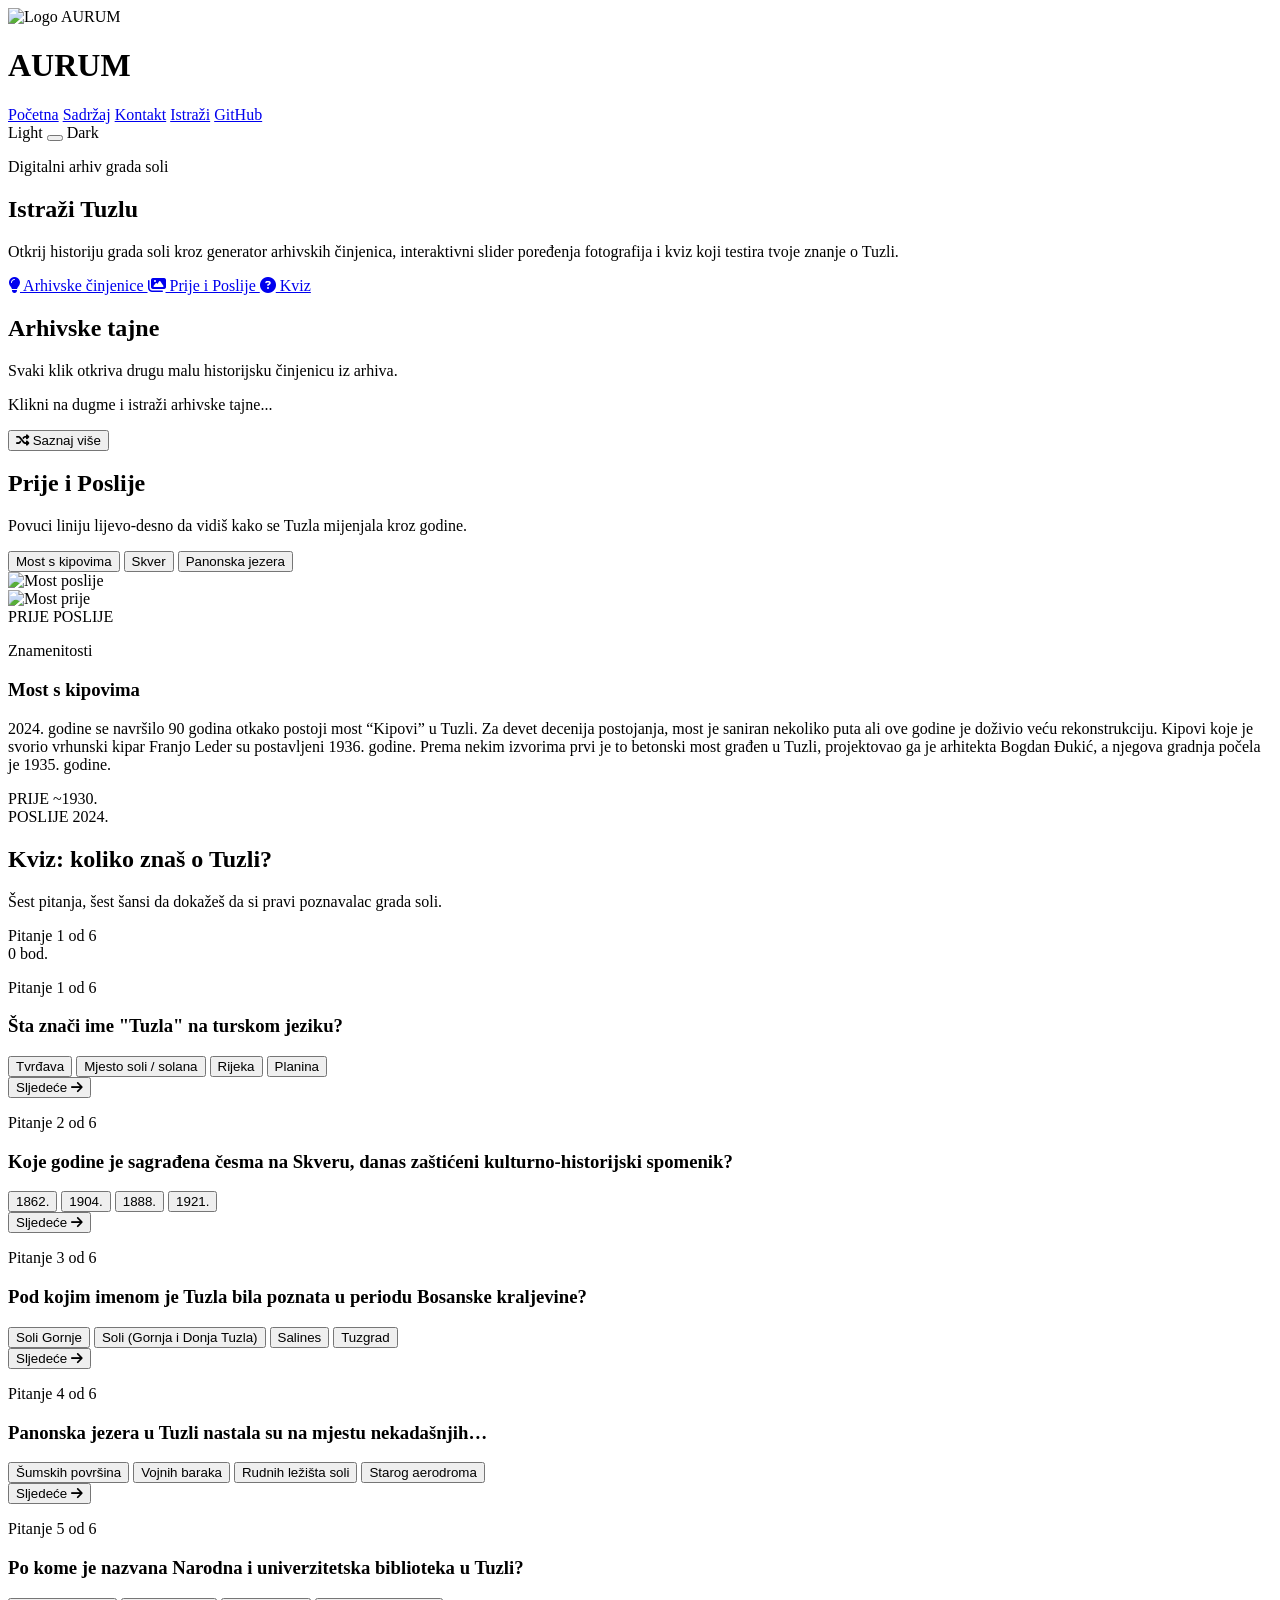
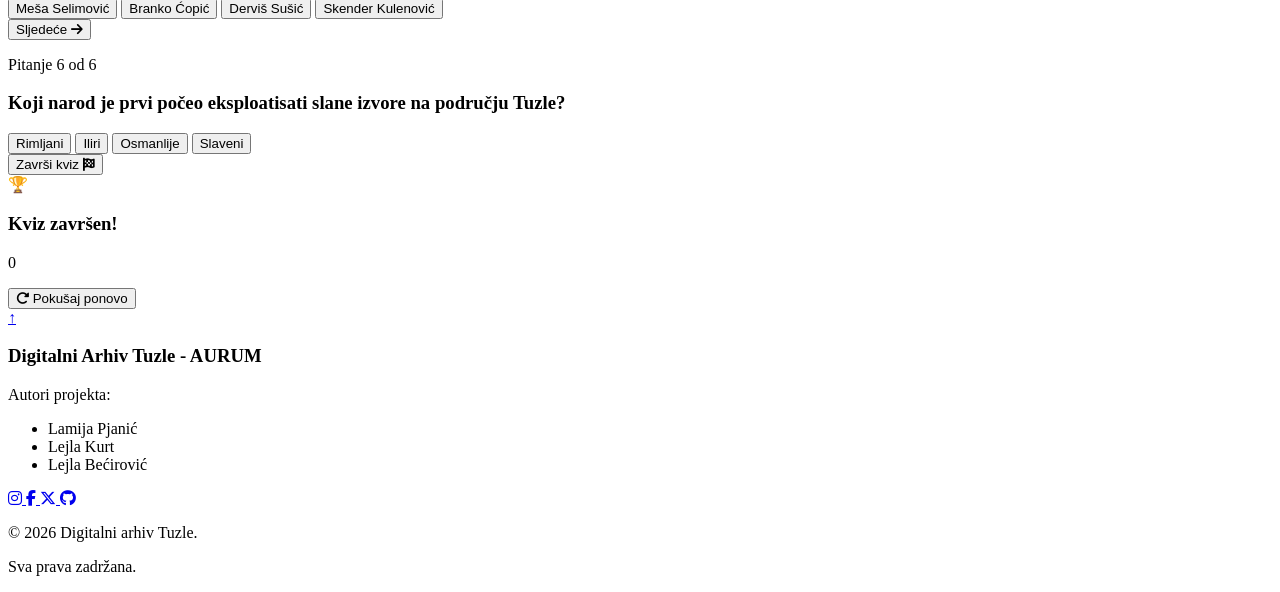
==== commit 9d9fb3bb: "Dodani kontakt, istrazuj i JavaScript dio projekta,spreman za spajanje na mein" ====
--- a/istrazuj.html
+++ b/istrazuj.html
@@ -11,772 +11,10 @@
       href="https://cdnjs.cloudflare.com/ajax/libs/font-awesome/6.5.1/css/all.min.css"
     />
     <script src="js/tptpskripte.js" defer></script>
-
-    <style>
-
-  /*  hero sekcija */
-
-  .hero-istrazi {
-    width: 86%;
-    margin: 0 auto 70px;
-    padding: 60px 0 52px;
-    border-bottom: 3px solid var(--dark);
-    display: flex;
-    flex-direction: column;
-    justify-content: center;
-  }
-
-  /* mali narandjasti natpis iznad naslova */
-  .hero-istrazi .hero-label {
-    color: var(--orange);
-    font-size: 12px;
-    font-weight: 700;
-    text-transform: uppercase;
-    letter-spacing: 1.5px;
-    margin-bottom: 18px;
-    opacity: 0;
-    animation: fadeUp 0.7s ease forwards;
-    animation-delay: 0.2s;
-  }
-
-  .hero-istrazi h2 {
-    font-size: clamp(40px, 5.5vw, 72px);
-    line-height: 0.93;
-    letter-spacing: -3px;
-    color: var(--dark);
-    max-width: 700px;
-    margin-bottom: 22px;
-    opacity: 0;
-    animation: fadeUp 0.8s ease forwards;
-    animation-delay: 0.4s;
-  }
-
-  .hero-istrazi > p {
-    font-size: 15px;
-    line-height: 1.75;
-    max-width: 560px;
-    opacity: 0;
-    animation: fadeUp 0.8s ease forwards;
-    animation-delay: 0.6s;
-  }
-
-  /* navigacioni linkovi u hero sekciji — pill dugmad s ikonama */
-  .hero-istrazi-nav {
-    display: flex;
-    flex-wrap: wrap;
-    gap: 14px;
-    margin-top: 36px;
-    opacity: 0;
-    animation: fadeUp 0.8s ease forwards;
-    animation-delay: 0.8s;
-  }
-
-  .hero-istrazi-nav a {
-    display: inline-flex;
-    align-items: center;
-    gap: 8px;
-    border: 1.5px solid var(--dark);
-    padding: 10px 20px;
-    font-size: 13px;
-    font-weight: 600;
-    color: var(--dark);
-    text-decoration: none;
-    transition: background 0.25s, color 0.25s, border-color 0.25s;
-  }
-
-  .hero-istrazi-nav a:hover {
-    background: var(--orange);
-    border-color: var(--orange);
-    color: white;
-  }
-
-  .hero-istrazi-nav a i {
-    font-size: 13px;
-  }
-
-
-  /* 
-     2 generator rando, činjenica iz arhiva
-     korisnik klikne dugme i dobije nasumičan arhivski podatak.
-     primijenila sam flex layout koji centrira sadržaj unutar kartice.
-      */
-
-  .generator-sekcija {
-    width: 86%;
-    margin: 0 auto 90px;
-  }
-
-  .generator-sekcija > h2 {
-    margin-bottom: 8px;
-  }
-
-  .generator-sekcija > p {
-    font-size: 14px;
-    margin-bottom: 36px;
-    max-width: 560px;
-  }
-
-  /* vanjski okvir generatora — nema crnog bordera, samo sjenka i narančasti border-top */
-  #generator {
-    border: none;
-    border-top: 3px solid var(--orange);
-    box-shadow:
-      0 8px 24px rgba(17, 24, 39, 0.09),
-      0 18px 40px rgba(17, 24, 39, 0.13);
-    background: var(--white);
-    padding: 50px 40px;
-    display: flex;
-    flex-direction: column;
-    align-items: center;
-    gap: 28px;
-    max-width: 900px;
-    width: 100%;
-    margin: 0 auto;
-    text-align: center;
-  }
-
-  /* prikaz teksta činjenice — veći font, centriran
-     min-height sprječava "skok" layouta kad se tekst promijeni —
-     ovo sam naučila iz stackoverflow odgovora o layout shift */
-  #fact-display {
-    font-size: 20px;
-    line-height: 1.6;
-    color: var(--dark);
-    min-height: 60px;
-    font-style: italic;
-    transition: opacity 0.3s ease;
-    margin: 0;
-    width: 100%;
-  }
-
-  body.dark #fact-display {
-    color: #f8fafc;
-  }
-
-  /* klasa koju js dodaje tokom fade animacije
-     opacity: 0 + transition na #fact-display zajedno čine fade efekt
-     js dodaje klasu, čeka 300ms, mijenja tekst, pa uklanja klasu  */
-  #fact-display.fade-out {
-    opacity: 0;
-  }
-
-  /* dugme za generisanje nove činjenice */
-  #btn-generator {
-    background: var(--dark);
-    color: white;
-    border: none;
-    padding: 13px 30px;
-    font-family: inherit;
-    font-size: 13px;
-    font-weight: 700;
-    cursor: pointer;
-    border-radius: 20px;
-    display: inline-flex;
-    align-items: center;
-    gap: 9px;
-    transition: background 0.25s, transform 0.15s;
-  }
-
-  #btn-generator:hover {
-    background: var(--orange);
-  }
-
-  /* sitna animacija klika — scale efekt koji daje osjećaj fizičnog pritiska.
-     naučila sam o transform: scale() iz mdn dokumentacije */
-  #btn-generator:active {
-    transform: scale(0.97);
-  }
-
-  /* dark mode: generator — nema bordera, samo sjenka ostaje */
-  body.dark #generator {
-    background: var(--dark-card);
-    border-top-color: var(--orange);
-    box-shadow:
-      0 8px 24px rgba(0, 0, 0, 0.25),
-      0 18px 40px rgba(0, 0, 0, 0.30);
-  }
-
-
-  /* 3 prije i poslije slider */
-
-  .mapa-istrazi-sekcija {
-    width: 86%;
-    margin: 0 auto 90px;
-  }
-
-  .mapa-istrazi-sekcija > h2 {
-    margin-bottom: 8px;
-  }
-
-  .mapa-istrazi-sekcija > p {
-    font-size: 14px;
-    margin-bottom: 36px;
-    max-width: 560px;
-  }
-
-  /* dugmad za odabir lokacije — inline flex red */
-  .ba-selector {
-    display: flex;
-    flex-wrap: wrap;
-    gap: 10px;
-    margin-bottom: 24px;
-  }
-
-  .ba-dugme {
-    font-family: inherit;
-    font-size: 13px;
-    font-weight: 600;
-    padding: 9px 20px;
-    background: transparent;
-    border: 1.5px solid var(--dark);
-    color: var(--dark);
-    cursor: pointer;
-    transition: background 0.2s, color 0.2s, border-color 0.2s;
-  }
-
-  .ba-dugme:hover,
-  .ba-dugme.aktivno {
-    background: var(--orange);
-    border-color: var(--orange);
-    color: white;
-  }
-
-  body.dark .ba-dugme {
-    border-color: #334155;
-    color: #f8fafc;
-  }
-
-  body.dark .ba-dugme:hover,
-  body.dark .ba-dugme.aktivno {
-    background: var(--orange);
-    border-color: var(--orange);
-    color: white;
-  }
-
-  /* grid: slider zauzima više prostora, info panel manji desno */
-  .ba-grid {
-    display: grid;
-    grid-template-columns: 1.6fr 1fr;
-    gap: 36px;
-    align-items: start;
-  }
-
-  /* slider kontejner — overflow: hidden reže slike na rubovima
-     aspect-ratio: 4/3 održava proporcije bez fiksne visine u pikselima */
-  .ba-kontejner {
-    position: relative;
-    width: 100%;
-    aspect-ratio: 4/3;
-    overflow: hidden;
-    border: 2px solid var(--dark);
-    cursor: ew-resize;
-    user-select: none;
-    touch-action: none;
-    background: #111;
-  }
-
-  body.dark .ba-kontejner {
-    border-color: #334155;
-  }
-
-  .ba-slika {
-    position: absolute;
-    inset: 0;
-    width: 100%;
-    height: 100%;
-    object-fit: cover;
-    display: block;
-  }
-
-  /* "prije" slika — ispod, uvijek vidljiva */
-  .ba-prije {
-    z-index: 1;
-    background: linear-gradient(135deg, #2a1a0a 0%, #5c3a1a 50%, #3a2510 100%);
-  }
-
-  /* "poslije" slika — iznad, klipovana js-om.
-     clip-path: inset(0 50% 0 0) znači: odsijeci 50% s desne strane.
-     js mijenja tu vrijednost dinamički dok korisnik vuče slider */
-  .ba-poslije {
-    z-index: 2;
-    clip-path: inset(0 50% 0 0);
-    background: linear-gradient(135deg, #0a1628 0%, #1e3a5c 50%, #0f2640 100%);
-  }
-
-  /* bijela vertikalna linija koja dijeli slike */
-  .ba-razdjela {
-    position: absolute;
-    top: 0;
-    bottom: 0;
-    left: 50%;
-    width: 2px;
-    background: white;
-    z-index: 10;
-    transform: translateX(-50%);
-    pointer-events: none;
-  }
-
-  /* kružno dugme na razdjeli za drag */
-  .ba-handle {
-    position: absolute;
-    top: 50%;
-    left: 50%;
-    transform: translate(-50%, -50%);
-    width: 42px;
-    height: 42px;
-    border-radius: 50%;
-    background: white;
-    display: flex;
-    align-items: center;
-    justify-content: center;
-    box-shadow: 0 2px 12px rgba(0,0,0,0.35);
-  }
-
-  .ba-handle svg {
-    width: 18px;
-    height: 18px;
-    color: #111;
-  }
-
-  /* labele "PRIJE" i "POSLIJE" na uglovima slike */
-  .ba-label {
-    position: absolute;
-    top: 14px;
-    font-size: 11px;
-    font-weight: 700;
-    letter-spacing: 1.5px;
-    text-transform: uppercase;
-    background: rgba(0,0,0,0.55);
-    color: white;
-    padding: 4px 10px;
-    z-index: 12;
-    pointer-events: none;
-  }
-
-  .ba-label-prije { left: 14px; z-index: 3; }
-  .ba-label-poslije { right: 14px; z-index: 13; }
-
-  /* info panel desno od slidera — nema crnog bordera, samo sjenka i narančasti border-top */
-  .ba-info-panel {
-    background: var(--white);
-    border: none;
-    border-top: 3px solid var(--orange);
-    box-shadow:
-      0 8px 24px rgba(17, 24, 39, 0.09),
-      0 18px 40px rgba(17, 24, 39, 0.13);
-    padding: 28px 26px;
-    min-height: 320px;
-    display: flex;
-    flex-direction: column;
-    justify-content: flex-start;
-    gap: 0;
-  }
-
-  /* dark mode: info panel — sjenka tamnija da se vidi na tamnoj pozadini */
-  body.dark .ba-info-panel {
-    background: var(--dark-card);
-    border-top-color: var(--orange);
-    box-shadow:
-      0 8px 24px rgba(0, 0, 0, 0.25),
-      0 18px 40px rgba(0, 0, 0, 0.30);
-  }
-
-  /* sitni kategorija label — narančast, uppercase */
-  .ba-info-kategorija {
-    font-size: 10px;
-    font-weight: 700;
-    text-transform: uppercase;
-    letter-spacing: 1.4px;
-    color: var(--orange);
-    margin-bottom: 10px;
-  }
-
-  .ba-info-naziv {
-    font-size: 21px;
-    font-weight: 700;
-    color: var(--dark);
-    line-height: 1.2;
-    margin-bottom: 14px;
-  }
-
-  body.dark .ba-info-naziv { color: #f8fafc; }
-
-  .ba-info-opis {
-    font-size: 13px;
-    line-height: 1.75;
-    color: var(--muted);
-    flex: 1;
-    margin-bottom: 20px;
-  }
-
-  /* redak s godinama "prije" i "poslije" — dva boxa pored sebe */
-  .ba-info-godine {
-    display: flex;
-    gap: 16px;
-    margin-top: auto;
-  }
-
-  /* kutijice za godine — nema crnog bordera, samo sjenka i narančasti border-top */
-  .ba-godina-box {
-    flex: 1;
-    border: none;
-    border-top: 3px solid var(--orange);
-    box-shadow:
-      0 4px 12px rgba(17, 24, 39, 0.08),
-      0 8px 20px rgba(17, 24, 39, 0.10);
-    padding: 12px 14px;
-    display: flex;
-    flex-direction: column;
-    gap: 4px;
-  }
-
-  /* dark mode: kutijice za godine — bordera nema, box-shadow tamniji */
-  body.dark .ba-godina-box {
-    box-shadow:
-      0 4px 12px rgba(0, 0, 0, 0.25),
-      0 8px 20px rgba(0, 0, 0, 0.30);
-  }
-
-  /* sitni label "PRIJE" ili "POSLIJE" iznad broja */
-  .ba-godina-label {
-    font-size: 9px;
-    font-weight: 700;
-    letter-spacing: 1.5px;
-    text-transform: uppercase;
-    color: var(--muted);
-  }
-
-  /* sama godina — narančasta, velika */
-  .ba-godina-broj {
-    font-size: 20px;
-    font-weight: 700;
-    color: var(--orange);
-  }
-
-  @media (max-width: 780px) {
-    .ba-grid { grid-template-columns: 1fr; }
-  }
-
-
-  /* 
-     [4] kviz — pitanja o tuzli
-      */
-
-  .kviz-sekcija {
-    width: 86%;
-    margin: 0 auto 90px;
-  }
-
-  .kviz-sekcija > h2 { margin-bottom: 8px; }
-
-  .kviz-sekcija > p {
-    font-size: 14px;
-    margin-bottom: 40px;
-    max-width: 560px;
-  }
-
-  /* progress bar red: tekst | bar | bodovi */
-  .kviz-progres-wrap {
-    display: flex;
-    align-items: center;
-    gap: 16px;
-    margin-bottom: 30px;
-  }
-
-  .kviz-progres-tekst {
-    font-size: 12px;
-    font-weight: 700;
-    text-transform: uppercase;
-    letter-spacing: 0.8px;
-    color: var(--muted);
-    white-space: nowrap;
-    flex-shrink: 0;
-  }
-
-  /* siva traka, fill je narančast */
-  .kviz-progres-bar {
-    flex: 1;
-    height: 4px;
-    background: #e5e7eb;
-    border-radius: 2px;
-    overflow: hidden;
-  }
-
-  .kviz-progres-fill {
-    height: 100%;
-    background: var(--orange);
-    border-radius: 2px;
-    transition: width 0.4s ease;
-    width: 0%;
-  }
-
-  .kviz-bodovi-tekuci {
-    font-size: 12px;
-    font-weight: 700;
-    color: var(--orange);
-    white-space: nowrap;
-    flex-shrink: 0;
-  }
-
-  /* blok svakog pitanja — sakriven dok nije aktivan */
-  .kviz-pitanje-blok {
-    display: none;
-    animation: fadeUp 0.4s ease forwards;
-  }
-
-  .kviz-pitanje-blok.aktivno { display: block; }
-
-  /* kartica pitanja — nema crnog bordera, samo sjenka i narančasti border-top */
-  .kviz-kartica {
-    background: var(--white);
-    border: none;
-    border-top: 3px solid var(--orange);
-    box-shadow:
-      0 8px 24px rgba(17, 24, 39, 0.09),
-      0 18px 40px rgba(17, 24, 39, 0.13);
-    padding: 32px 34px 28px;
-  }
-
-  /* sitni broj pitanja iznad teksta pitanja */
-  .kviz-broj-pitanja {
-    font-size: 11px;
-    font-weight: 700;
-    color: var(--orange);
-    text-transform: uppercase;
-    letter-spacing: 1px;
-    margin-bottom: 12px;
-  }
-
-  .kviz-kartica h3 {
-    font-size: 20px;
-    color: var(--dark);
-    line-height: 1.3;
-    margin-bottom: 26px;
-    font-weight: 700;
-  }
-
-  /* grid s opcijama — 2 kolone na desktopu, 1 na mobilnom */
-  .kviz-opcije {
-    display: grid;
-    grid-template-columns: 1fr 1fr;
-    gap: 12px;
-  }
-
-  .kviz-opcija {
-    background: var(--light);
-    border: 1.5px solid transparent;
-    padding: 14px 18px;
-    text-align: left;
-    font-family: inherit;
-    font-size: 13px;
-    color: var(--dark);
-    cursor: pointer;
-    transition: background 0.2s, border-color 0.2s, color 0.2s;
-    line-height: 1.4;
-    border-radius: 0;
-  }
-
-  .kviz-opcija:hover:not(:disabled) {
-    border-color: var(--orange);
-    background: var(--soft-orange);
-  }
-
-  /* tačan odgovor — zeleni feedback */
-  .kviz-opcija.tacno {
-    background: #dcfce7;
-    border-color: #16a34a;
-    color: #15803d;
-    font-weight: 700;
-  }
-
-  /* netačan odgovor — crveni feedback */
-  .kviz-opcija.netacno {
-    background: #fee2e2;
-    border-color: #dc2626;
-    color: #b91c1c;
-  }
-
-  .kviz-opcija:disabled { cursor: default; }
-
-  /* feedback poruka ispod opcija — sakrivena dok korisnik ne odabere */
-  .kviz-feedback {
-    margin-top: 16px;
-    padding: 12px 16px;
-    font-size: 13px;
-    font-weight: 600;
-    display: none;
-    border-left: 3px solid;
-  }
-
-  .kviz-feedback.tacno {
-    display: block;
-    background: #f0fdf4;
-    border-color: #16a34a;
-    color: #15803d;
-  }
-
-  .kviz-feedback.netacno {
-    display: block;
-    background: #fef2f2;
-    border-color: #dc2626;
-    color: #b91c1c;
-  }
-
-  /* red s "Sljedeće pitanje" dugmetom — poravnat desno */
-  .kviz-kontrole {
-    display: flex;
-    justify-content: flex-end;
-    align-items: center;
-    margin-top: 20px;
-    gap: 12px;
-  }
-
-  /* dugme za sljedeće pitanje — sakriveno dok korisnik ne odabere */
-  .kviz-btn-next {
-    background: var(--dark);
-    color: white;
-    border: none;
-    padding: 12px 28px;
-    font-family: inherit;
-    font-size: 13px;
-    font-weight: 700;
-    cursor: pointer;
-    border-radius: 20px;
-    transition: background 0.25s;
-    display: none;
-  }
-
-  .kviz-btn-next:hover { background: var(--orange); }
-  .kviz-btn-next.vidljivo { display: inline-block; }
-
-  /* ekran rezultata  sakriven dok kviz nije završen,
-     nema crnog bordera, samo sjenka i narančasti border-top */
-  .kviz-rezultat {
-    display: none;
-    background: var(--white);
-    border: none;
-    border-top: 3px solid var(--orange);
-    box-shadow:
-      0 8px 24px rgba(17, 24, 39, 0.09),
-      0 18px 40px rgba(17, 24, 39, 0.13);
-    padding: 50px 40px;
-    text-align: center;
-    animation: fadeUp 0.5s ease forwards;
-  }
-
-  /* velika emoji ikona na vrhu rezultat ekrana */
-  .rezultat-ikona {
-    font-size: 56px;
-    margin-bottom: 20px;
-    display: block;
-  }
-
-  .kviz-rezultat h3 {
-    font-size: 28px;
-    color: var(--dark);
-    margin-bottom: 8px;
-  }
-
-  /* broj bodova -  veliki narandjasti broj */
-  .rezultat-bodovi {
-    font-size: 52px;
-    font-weight: 700;
-    color: var(--orange);
-    line-height: 1;
-    margin: 16px 0 10px;
-    display: block;
-  }
-
-  /* "od 6" ispod bodova */
-  .rezultat-max {
-    font-size: 14px;
-    color: var(--muted);
-    margin-bottom: 20px;
-  }
-
-  .rezultat-poruka {
-    font-size: 15px;
-    line-height: 1.7;
-    max-width: 420px;
-    margin: 0 auto 28px;
-    color: var(--muted);
-  }
-
-  /* dugme za restart kviza */
-  .kviz-btn-restart {
-    background: var(--orange);
-    color: white;
-    border: none;
-    padding: 14px 34px;
-    font-family: inherit;
-    font-size: 14px;
-    font-weight: 700;
-    cursor: pointer;
-    border-radius: 20px;
-    transition: background 0.25s;
-  }
-
-  .kviz-btn-restart:hover { background: #e95d12; }
-
-  /* dark mode: kviz - tamna pozadina za karticu i rezultat,
-     border-top ostaje narandjast, box-shadow tamniji */
-  body.dark .kviz-kartica {
-    background: var(--dark-card);
-    border-top-color: var(--orange);
-    box-shadow:
-      0 8px 24px rgba(0, 0, 0, 0.25),
-      0 18px 40px rgba(0, 0, 0, 0.30);
-  }
-  body.dark .kviz-kartica h3 { color: #f8fafc; }
-  body.dark .kviz-opcija { background: #1e293b; color: #f8fafc; }
-  body.dark .kviz-opcija:hover:not(:disabled) { background: #2d3f55; border-color: var(--orange); }
-  body.dark .kviz-progres-bar { background: #1e293b; }
-  body.dark .kviz-rezultat {
-    background: var(--dark-card);
-    border-top-color: var(--orange);
-    box-shadow:
-      0 8px 24px rgba(0, 0, 0, 0.25),
-      0 18px 40px rgba(0, 0, 0, 0.30);
-  }
-  body.dark .kviz-rezultat h3 { color: #f8fafc; }
-
-
-  /* 5 responzivnost*/
-
-  @media (max-width: 1000px) {
-    /* kviz opcije u jednu kolonu na tabletu */
-    .kviz-opcije { grid-template-columns: 1fr; }
-  }
-
-  @media (max-width: 700px) {
-    /* sve sekcije na 92% širine na mobitelu */
-    .hero-istrazi,
-    .generator-sekcija,
-    .mapa-istrazi-sekcija,
-    .kviz-sekcija {
-      width: 92%;
-    }
-
-    .hero-istrazi h2 {
-      font-size: 38px;
-      letter-spacing: -2px;
-    }
-
-    /* manji padding generatora na mobitelu */
-    #generator {
-      padding: 28px 22px;
-    }
-
-    .kviz-kartica { padding: 22px 18px 18px; }
-    .kviz-rezultat { padding: 36px 20px; }
-    .kviz-progres-wrap { flex-wrap: wrap; }
-  }
-</style>
   </head>
 
   <body>
-
-    <!--header -->
+    <!-- Header i navigacija -->
     <header>
       <div class="header-top">
         <div class="logo-container">
@@ -789,7 +27,7 @@
         <a href="index.html">Početna</a>
         <a href="sadrzaj.html">Sadržaj</a>
         <a href="kontakt.html">Kontakt</a>
-        <a href="istrazuj.html"class="active" >Istraži</a>
+        <a href="istrazuj.html" class="active">Istraži</a>
         <a href="https://github.com/" target="_blank">GitHub</a>
       </nav>
 
@@ -804,16 +42,15 @@
       </div>
     </header>
 
-    <main style="width: 100%; margin: 0;">
-
-      <!--1 hero sekcija -->
+    <main class="istrazuj-main">
+      <!-- Hero sekcija -->
       <section class="hero-istrazi" aria-label="Uvod u stranicu Istraži Tuzlu">
         <p class="hero-label">Digitalni arhiv grada soli</p>
         <h2>Istraži Tuzlu</h2>
         <p>
           Otkrij historiju grada soli kroz generator arhivskih činjenica,
-          interaktivni slider poređenja fotografija i kviz koji testira
-          tvoje znanje o Tuzli.
+          interaktivni slider poređenja fotografija i kviz koji testira tvoje
+          znanje o Tuzli.
         </p>
 
         <nav class="hero-istrazi-nav" aria-label="Brza navigacija po stranici">
@@ -829,74 +66,103 @@
         </nav>
       </section>
 
-           <!-- 2 generator činjenica — na kraju stranice -->
-      <section class="generator-sekcija" id="generator-sekcija" aria-label="Generator arhivskih činjenica o Tuzli">
-
+      <!-- Generator arhivskih činjenica -->
+      <section
+        class="generator-sekcija"
+        id="generator-sekcija"
+        aria-label="Generator arhivskih činjenica o Tuzli"
+      >
         <h2>Arhivske tajne</h2>
         <p>Svaki klik otkriva drugu malu historijsku činjenicu iz arhiva.</p>
 
-        <div id="generator" role="region" aria-live="polite" aria-label="Prikaz nasumične arhivske činjenice">
+        <div
+          id="generator"
+          role="region"
+          aria-live="polite"
+          aria-label="Prikaz nasumične arhivske činjenice"
+        >
           <p id="fact-display">Klikni na dugme i istraži arhivske tajne...</p>
           <button id="btn-generator" type="button">
             <i class="fa-solid fa-shuffle" aria-hidden="true"></i>
             Saznaj više
           </button>
         </div>
-
       </section>
 
-
-      <!-- 3 prije i poslije — slider za poređenje fotografija -->
-      <section class="mapa-istrazi-sekcija" id="mapa-sekcija" aria-label="Poređenje starih i novih fotografija Tuzle">
-
+      <!-- Before / after sekcija -->
+      <section
+        class="mapa-istrazi-sekcija"
+        id="mapa-sekcija"
+        aria-label="Poređenje starih i novih fotografija Tuzle"
+      >
         <h2>Prije i Poslije</h2>
-        <p>Povuci liniju lijevo-desno da vidiš kako se Tuzla mijenjala kroz godine.</p>
-
-        <!-- dugmad za odabir lokacije -->
+        <p>
+          Povuci liniju lijevo-desno da vidiš kako se Tuzla mijenjala kroz
+          godine.
+        </p>
+
+        <!-- Dugmad za promjenu lokacije -->
         <div class="ba-selector" role="group" aria-label="Odaberi lokaciju">
-          <button class="ba-dugme aktivno" data-lokacija="0" type="button">Most s kipovima</button>
-          <button class="ba-dugme" data-lokacija="1" type="button">Skver</button>
-          <button class="ba-dugme" data-lokacija="2" type="button">Panonska jezera</button>
+          <button class="ba-dugme aktivno" data-lokacija="0" type="button">
+            Most s kipovima
+          </button>
+          <button class="ba-dugme" data-lokacija="1" type="button">
+            Skver
+          </button>
+          <button class="ba-dugme" data-lokacija="2" type="button">
+            Panonska jezera
+          </button>
         </div>
 
         <div class="ba-grid">
-
-          <!-- slider kontejner -->
-          <div class="ba-kontejner" id="baKontejner" aria-label="Slider za poređenje fotografija">
-
+          <!-- Slider za prikaz prije i poslije -->
+          <div
+            class="ba-kontejner slider-container"
+            id="baKontejner"
+            aria-label="Slider za poređenje fotografija"
+          >
             <img
-              class="ba-slika ba-prije"
+              class="ba-slika slider-img img-after"
               id="baSlika1"
               src="images/2.svg"
-              alt="Most prije"
+              alt="Most poslije"
+              draggable="false"
             />
 
-            <img
-              class="ba-slika ba-poslije"
-              id="baSlika2"
-              src="images/1.svg"
-              alt="Most poslije"
-            />
-
-            <div class="ba-razdjela" id="baRazdjela" aria-hidden="true">
-              <div class="ba-handle" aria-hidden="true">
-                <svg viewBox="0 0 24 24" fill="none" stroke="currentColor" stroke-width="2.5">
-                  <polyline points="15 18 9 12 15 6"></polyline>
-                  <polyline points="9 6 15 12 9 18" transform="translate(6,0)"></polyline>
-                </svg>
-              </div>
-            </div>
-
-            <span class="ba-label ba-label-prije" aria-hidden="true">PRIJE</span>
-            <span class="ba-label ba-label-poslije" aria-hidden="true">POSLIJE</span>
-          </div>
-
-          <!-- info panel desno od slidera -->
+            <div class="img-before-wrapper" id="baPrijeWrapper">
+              <img
+                class="ba-slika slider-img img-before"
+                id="baSlika2"
+                src="images/1.svg"
+                alt="Most prije"
+                draggable="false"
+              />
+            </div>
+
+            <div class="slider-handle" id="baRazdjela" aria-hidden="true">
+              <div class="handle-circle"></div>
+            </div>
+
+            <span class="ba-label ba-label-prije" aria-hidden="true"
+              >PRIJE</span
+            >
+            <span class="ba-label ba-label-poslije" aria-hidden="true"
+              >POSLIJE</span
+            >
+          </div>
+
+          <!-- Informacije o lokaciji -->
           <div class="ba-info-panel" id="baInfoPanel">
             <p class="ba-info-kategorija" id="baInfoKat">Znamenitosti</p>
             <h3 class="ba-info-naziv" id="baInfoNaziv">Most s kipovima</h3>
             <p class="ba-info-opis" id="baInfoOpis">
-              2024. godine se navršilo 90 godina otkako postoji most “Kipovi” u Tuzli. Za devet decenija postojanja, most je saniran nekoliko puta ali ove godine je doživio veću rekonstrukciju. Kipovi koje je svorio vrhunski kipar Franjo Leder su postavljeni 1936. godine. Prema nekim izvorima prvi je to betonski most građen u Tuzli, projektovao ga je arhitekta Bogdan Đukić, a njegova gradnja počela je 1935. godine.
+              2024. godine se navršilo 90 godina otkako postoji most “Kipovi” u
+              Tuzli. Za devet decenija postojanja, most je saniran nekoliko puta
+              ali ove godine je doživio veću rekonstrukciju. Kipovi koje je
+              svorio vrhunski kipar Franjo Leder su postavljeni 1936. godine.
+              Prema nekim izvorima prvi je to betonski most građen u Tuzli,
+              projektovao ga je arhitekta Bogdan Đukić, a njegova gradnja počela
+              je 1935. godine.
             </p>
             <div class="ba-info-godine">
               <div class="ba-godina-box">
@@ -909,50 +175,62 @@
               </div>
             </div>
           </div>
-
-        </div>
-
+        </div>
       </section>
 
-
-      <!--   4 kviz — testiranje znanja o tuzli  -->
+      <!-- Kviz sekcija -->
       <section class="kviz-sekcija" id="kviz-sekcija" aria-label="Kviz o Tuzli">
-
         <h2>Kviz: koliko znaš o Tuzli?</h2>
-        <p>Šest pitanja, šest šansi da dokažeš da si pravi poznavalac grada soli.</p>
-
-        <!-- traka napretka -->
-        <div class="kviz-progres-wrap" aria-label="Napredak u kviizu">
-          <span class="kviz-progres-tekst" id="kvizProgresTekst">Pitanje 1 od 6</span>
-          <div class="kviz-progres-bar" role="progressbar" aria-valuemin="0" aria-valuemax="100" aria-valuenow="0">
+        <p>
+          Šest pitanja, šest šansi da dokažeš da si pravi poznavalac grada soli.
+        </p>
+
+        <div class="kviz-progres-wrap" aria-label="Napredak u kvizu">
+          <span class="kviz-progres-tekst" id="kvizProgresTekst">
+            Pitanje 1 od 6
+          </span>
+          <div
+            class="kviz-progres-bar"
+            role="progressbar"
+            aria-valuemin="0"
+            aria-valuemax="100"
+            aria-valuenow="0"
+          >
             <div class="kviz-progres-fill" id="kvizProgresFill"></div>
           </div>
           <span class="kviz-bodovi-tekuci" id="kvizBodoviTekuci">0 bod.</span>
         </div>
 
-        <!-- pitanje 1 -->
+        <!-- Prvo pitanje -->
         <div class="kviz-pitanje-blok aktivno" data-pitanje="0">
           <div class="kviz-kartica">
             <p class="kviz-broj-pitanja">Pitanje 1 od 6</p>
             <h3>Šta znači ime "Tuzla" na turskom jeziku?</h3>
             <div class="kviz-opcije" role="group" aria-label="Opcije odgovora">
               <button class="kviz-opcija" data-tacno="false">Tvrđava</button>
-              <button class="kviz-opcija" data-tacno="true">Mjesto soli / solana</button>
+              <button class="kviz-opcija" data-tacno="true">
+                Mjesto soli / solana
+              </button>
               <button class="kviz-opcija" data-tacno="false">Rijeka</button>
               <button class="kviz-opcija" data-tacno="false">Planina</button>
             </div>
             <div class="kviz-feedback" id="feedback-0"></div>
           </div>
           <div class="kviz-kontrole">
-            <button class="kviz-btn-next" data-sljedeci="1">Sljedeće <i class="fa-solid fa-arrow-right"></i></button>
-          </div>
-        </div>
-
-        <!-- pitanje 2 -->
+            <button class="kviz-btn-next" data-sljedeci="1">
+              Sljedeće <i class="fa-solid fa-arrow-right"></i>
+            </button>
+          </div>
+        </div>
+
+        <!-- Drugo pitanje -->
         <div class="kviz-pitanje-blok" data-pitanje="1">
           <div class="kviz-kartica">
             <p class="kviz-broj-pitanja">Pitanje 2 od 6</p>
-            <h3>Koje godine je sagrađena česma na Skveru, danas zaštićeni kulturno-historijski spomenik?</h3>
+            <h3>
+              Koje godine je sagrađena česma na Skveru, danas zaštićeni
+              kulturno-historijski spomenik?
+            </h3>
             <div class="kviz-opcije" role="group" aria-label="Opcije odgovora">
               <button class="kviz-opcija" data-tacno="false">1862.</button>
               <button class="kviz-opcija" data-tacno="false">1904.</button>
@@ -962,69 +240,105 @@
             <div class="kviz-feedback" id="feedback-1"></div>
           </div>
           <div class="kviz-kontrole">
-            <button class="kviz-btn-next" data-sljedeci="2">Sljedeće <i class="fa-solid fa-arrow-right"></i></button>
-          </div>
-        </div>
-
-        <!-- pitanje 3 -->
+            <button class="kviz-btn-next" data-sljedeci="2">
+              Sljedeće <i class="fa-solid fa-arrow-right"></i>
+            </button>
+          </div>
+        </div>
+
+        <!-- Treće pitanje -->
         <div class="kviz-pitanje-blok" data-pitanje="2">
           <div class="kviz-kartica">
             <p class="kviz-broj-pitanja">Pitanje 3 od 6</p>
-            <h3>Pod kojim imenom je Tuzla bila poznata u periodu Bosanske kraljevine?</h3>
-            <div class="kviz-opcije" role="group" aria-label="Opcije odgovora">
-              <button class="kviz-opcija" data-tacno="false">Soli Gornje</button>
-              <button class="kviz-opcija" data-tacno="true">Soli (Gornja i Donja Tuzla)</button>
+            <h3>
+              Pod kojim imenom je Tuzla bila poznata u periodu Bosanske
+              kraljevine?
+            </h3>
+            <div class="kviz-opcije" role="group" aria-label="Opcije odgovora">
+              <button class="kviz-opcija" data-tacno="false">
+                Soli Gornje
+              </button>
+              <button class="kviz-opcija" data-tacno="true">
+                Soli (Gornja i Donja Tuzla)
+              </button>
               <button class="kviz-opcija" data-tacno="false">Salines</button>
               <button class="kviz-opcija" data-tacno="false">Tuzgrad</button>
             </div>
             <div class="kviz-feedback" id="feedback-2"></div>
           </div>
           <div class="kviz-kontrole">
-            <button class="kviz-btn-next" data-sljedeci="3">Sljedeće <i class="fa-solid fa-arrow-right"></i></button>
-          </div>
-        </div>
-
-        <!-- pitanje 4 -->
+            <button class="kviz-btn-next" data-sljedeci="3">
+              Sljedeće <i class="fa-solid fa-arrow-right"></i>
+            </button>
+          </div>
+        </div>
+
+        <!-- Četvrto pitanje -->
         <div class="kviz-pitanje-blok" data-pitanje="3">
           <div class="kviz-kartica">
             <p class="kviz-broj-pitanja">Pitanje 4 od 6</p>
             <h3>Panonska jezera u Tuzli nastala su na mjestu nekadašnjih…</h3>
             <div class="kviz-opcije" role="group" aria-label="Opcije odgovora">
-              <button class="kviz-opcija" data-tacno="false">Šumskih površina</button>
-              <button class="kviz-opcija" data-tacno="false">Vojnih baraka</button>
-              <button class="kviz-opcija" data-tacno="true">Rudnih ležišta soli</button>
-              <button class="kviz-opcija" data-tacno="false">Starog aerodroma</button>
+              <button class="kviz-opcija" data-tacno="false">
+                Šumskih površina
+              </button>
+              <button class="kviz-opcija" data-tacno="false">
+                Vojnih baraka
+              </button>
+              <button class="kviz-opcija" data-tacno="true">
+                Rudnih ležišta soli
+              </button>
+              <button class="kviz-opcija" data-tacno="false">
+                Starog aerodroma
+              </button>
             </div>
             <div class="kviz-feedback" id="feedback-3"></div>
           </div>
           <div class="kviz-kontrole">
-            <button class="kviz-btn-next" data-sljedeci="4">Sljedeće <i class="fa-solid fa-arrow-right"></i></button>
-          </div>
-        </div>
-
-        <!-- pitanje 5 -->
+            <button class="kviz-btn-next" data-sljedeci="4">
+              Sljedeće <i class="fa-solid fa-arrow-right"></i>
+            </button>
+          </div>
+        </div>
+
+        <!-- Peto pitanje -->
         <div class="kviz-pitanje-blok" data-pitanje="4">
           <div class="kviz-kartica">
             <p class="kviz-broj-pitanja">Pitanje 5 od 6</p>
-            <h3>Po kome je nazvana Narodna i univerzitetska biblioteka u Tuzli?</h3>
-            <div class="kviz-opcije" role="group" aria-label="Opcije odgovora">
-              <button class="kviz-opcija" data-tacno="false">Meša Selimović</button>
-              <button class="kviz-opcija" data-tacno="false">Branko Ćopić</button>
-              <button class="kviz-opcija" data-tacno="true">Derviš Sušić</button>
-              <button class="kviz-opcija" data-tacno="false">Skender Kulenović</button>
+            <h3>
+              Po kome je nazvana Narodna i univerzitetska biblioteka u Tuzli?
+            </h3>
+            <div class="kviz-opcije" role="group" aria-label="Opcije odgovora">
+              <button class="kviz-opcija" data-tacno="false">
+                Meša Selimović
+              </button>
+              <button class="kviz-opcija" data-tacno="false">
+                Branko Ćopić
+              </button>
+              <button class="kviz-opcija" data-tacno="true">
+                Derviš Sušić
+              </button>
+              <button class="kviz-opcija" data-tacno="false">
+                Skender Kulenović
+              </button>
             </div>
             <div class="kviz-feedback" id="feedback-4"></div>
           </div>
           <div class="kviz-kontrole">
-            <button class="kviz-btn-next" data-sljedeci="5">Sljedeće <i class="fa-solid fa-arrow-right"></i></button>
-          </div>
-        </div>
-
-        <!-- pitanje 6 -->
+            <button class="kviz-btn-next" data-sljedeci="5">
+              Sljedeće <i class="fa-solid fa-arrow-right"></i>
+            </button>
+          </div>
+        </div>
+
+        <!-- Šesto pitanje -->
         <div class="kviz-pitanje-blok" data-pitanje="5">
           <div class="kviz-kartica">
             <p class="kviz-broj-pitanja">Pitanje 6 od 6</p>
-            <h3>Koji narod je prvi počeo eksploatisati slane izvore na području Tuzle?</h3>
+            <h3>
+              Koji narod je prvi počeo eksploatisati slane izvore na području
+              Tuzle?
+            </h3>
             <div class="kviz-opcije" role="group" aria-label="Opcije odgovora">
               <button class="kviz-opcija" data-tacno="false">Rimljani</button>
               <button class="kviz-opcija" data-tacno="true">Iliri</button>
@@ -1034,26 +348,32 @@
             <div class="kviz-feedback" id="feedback-5"></div>
           </div>
           <div class="kviz-kontrole">
-            <button class="kviz-btn-next kviz-btn-zavrsi" data-sljedeci="-1">Završi kviz <i class="fa-solid fa-flag-checkered"></i></button>
-          </div>
-        </div>
-
-        <!-- ekran rezultata -->
-        <div class="kviz-rezultat" id="kvizRezultat" role="region" aria-live="polite" aria-label="Rezultat kviza">
-          <span class="rezultat-ikona" id="rezultatIkona" aria-hidden="true">🏆</span>
+            <button class="kviz-btn-next kviz-btn-zavrsi" data-sljedeci="-1">
+              Završi kviz <i class="fa-solid fa-flag-checkered"></i>
+            </button>
+          </div>
+        </div>
+
+        <!-- Prikaz rezultata kviza -->
+        <div
+          class="kviz-rezultat"
+          id="kvizRezultat"
+          role="region"
+          aria-live="polite"
+          aria-label="Rezultat kviza"
+        >
+          <span class="rezultat-ikona" id="rezultatIkona" aria-hidden="true">
+            🏆
+          </span>
           <h3>Kviz završen!</h3>
           <span class="rezultat-bodovi" id="rezultatBodovi">0</span>
-          
+
           <p class="rezultat-poruka" id="rezultatPoruka"></p>
           <button class="kviz-btn-restart" id="kvizRestart" type="button">
             <i class="fa-solid fa-rotate-right"></i> Pokušaj ponovo
           </button>
         </div>
-
       </section>
-
-
-
     </main>
 
     <div class="back-to-top">
@@ -1061,360 +381,55 @@
     </div>
 
     <footer>
+      <!-- Podaci o autorima -->
       <div class="footer-left">
         <h3>Digitalni Arhiv Tuzle - AURUM</h3>
         <p>Autori projekta:</p>
         <ul class="autori-lista">
           <li>Lamija Pjanić</li>
           <li>Lejla Kurt</li>
-          <li>Leyla Bećirović</li>
+          <li>Lejla Bećirović</li>
         </ul>
       </div>
 
+      <!-- Linkovi društvenih mreža -->
+      <!-- Linkovi se otvaraju u novom tabu -->
       <div class="footer-center">
-        <a href="https://instagram.com" target="_blank">
-          <img src="images/instagram.svg" alt="Instagram" width="24" height="24" aria-label="Instagram">
+        <a
+          href="https://instagram.com"
+          target="_blank"
+          aria-label="Pratite nas na Instagramu"
+        >
+          <i class="fa-brands fa-instagram"></i>
+        </a>
+        <a
+          href="https://facebook.com"
+          target="_blank"
+          aria-label="Pratite nas na Facebooku"
+        >
+          <i class="fa-brands fa-facebook-f"></i>
+        </a>
+        <a
+          href="https://twitter.com"
+          target="_blank"
+          aria-label="Pratite nas na Twitteru"
+        >
+          <i class="fa-brands fa-x-twitter"></i>
+        </a>
+        <a
+          href="https://github.com"
+          target="_blank"
+          aria-label="Pogledajte izvorni kod na GitHubu"
+        >
+          <i class="fa-brands fa-github"></i>
         </a>
       </div>
-      <div class="footer-center">
-        <a href="https://x.com" target="_blank">
-          <img src="images/x.svg" alt="X" width="24" height="24" aria-label="X">
-        </a>
-      </div>
-      <div class="footer-center">
-        <a href="https://facebook.com" target="_blank">
-          <img src="images/facebook.svg" alt="Facebook" width="24" height="24" aria-label="Facebook">
-        </a>
-      </div>
-      <div class="footer-center">
-        <a href="https://github.com" target="_blank">
-          <img src="images/git.svg" alt="GitHub" width="24" height="24" aria-label="GitHub">
-        </a>
-      </div>
-
-
+
+      <!-- Autorska prava -->
       <div class="footer-right">
         <p>© 2026 Digitalni arhiv Tuzle.</p>
         <p>Sva prava zadržana.</p>
       </div>
     </footer>
-
-
-    <script>
-
-      /* GENERATOR RANDOM ČINJENICA  */
-
-      // niz arhivskih podataka koji se prikazuju nasumično
-      // koristim niz objekata jer mi je to pokazao claude, razumijem da
-      // svaki element u [] je posebna stavka kojoj pristupam indeksom [0], [1], itd
-      const arhivaFaktovi = [
-        "Prva pozorišna predstava u Tuzli odigrana je 1898. godine u hotelu 'Grand'.",
-        "Čuveni pisac Meša Selimović rođen je u Tuzli, a mnogi njegovi rukopisi se pominju u gradskim arhivima.",
-        "U Tuzli je 1905. godine osnovano jedno od prvih pjevačkih društava u BiH pod nazivom 'Majevica'.",
-        "Prvi kino-projektor stigao je u Tuzlu početkom 20. vijeka, a filmovi su se prikazivali u improvizovanim šatorima.",
-        "Hotel 'Bristol' nekada je bio centar društvenog života i arhitektonski simbol modernizacije grada.",
-        "Tuzla je među prvim gradovima u regiji dobila električnu rasvjetu još krajem 19. vijeka.",
-        "Barokna zgrada u centru grada, poznata kao 'Barok', bila je jedna od najljepših građevina austrougarskog perioda.",
-        "Prva biblioteka u Tuzli otvorena je u sklopu čitaonice koju su osnovali lokalni građani i trgovci."
-      ];
-
-      // dohvat html elemenata po id-u 
-      // document.getElementById traži element čiji je id jednak zadanom stringu
-      const prikaz = document.getElementById("fact-display");
-      const dugme  = document.getElementById("btn-generator");
-
-      // posljednji prikazani indeks — čuvam ga da ne ponavljam istu činjenicu
-      // dva puta zaredom. inizijalizujem na -1 jer na početku ništa nije prikazano
-      let posljednjiIndeks = -1;
-
-      // funkcija za odabir nasumičnog indeksa koji nije isti kao prethodni
-      // math.random() vraća decimalni broj između 0 i 1 (ne uključujući 1)
-      // math.floor() zaokružuje prema dolje na cijeli broj
-      // množimo s arhivaFaktovi.length da dobijemo indeks u rasponu niza
-      // uz pomoć claude-a sam razumjela zašto treba while petlja — da izbjegnemo ponavljanje
-      function nasumicniIndeks() {
-        let novi;
-        do {
-          novi = Math.floor(Math.random() * arhivaFaktovi.length);
-        } while (novi === posljednjiIndeks && arhivaFaktovi.length > 1);
-        return novi;
-      }
-
-      // onclick handler — ovaj sam napisala sama uz malo pomoći
-      // fade efekt: dodamo css klasu koja mijenja opacity na 0 (transition se brine o animaciji),
-      // a nakon 300ms (koliko traje transition) mijenjamo tekst i uklanjamo klasu
-      // timeout vrijednost od 300ms mora biti ista kao css transition duration — claude mi je ovo objasnio
-      dugme.onclick = function () {
-        prikaz.classList.add("fade-out");
-
-        setTimeout(function () {
-          const indeks     = nasumicniIndeks();
-          posljednjiIndeks = indeks;
-          prikaz.innerText = arhivaFaktovi[indeks];
-          prikaz.classList.remove("fade-out");
-        }, 300);
-      };
-
-
-      /*   PRIJE I POSLIJE SLIDER */
-
-      // podaci za svaku lokaciju — naziv, opisi, putanje slika i godine
-      // organizacija u niz objekata olakšava zamjenu podataka bez promjene logike
-      const baPodaci = [
-        {
-          naziv:        "Most s kipovima",
-          kategorija:   "Znamenitosti",
-          opis:         "2024. godine navršilo se 90 godina otkako postoji most “Kipovi” u Tuzli. Za devet decenija postojanja, most je saniran nekoliko puta ali ove godine je doživio veću rekonstrukciju. Kipovi koje je svorio vrhunski kipar Franjo Leder su postavljeni 1936. godine. Prema nekim izvorima prvi je to betonski most građen u Tuzli, projektovao ga je arhitekta Bogdan Đukić, a njegova gradnja počela je 1935. godine.",
-          godinaPrije:  "~1930.",
-          godinaPoslije:"2024.",
-          slika1: "images/2.svg",
-          slika2: "images/1.svg"
-        },
-        {
-          naziv:        "Skver",
-          kategorija:   "Arhitektura",
-          opis:         "Skver u Tuzli je jedan od najprepoznativljijih i centralnih dijelova grada, koji povezuje glavnu saobraćajnicu s užim centrom grada. Oduvijek poznat je kao prometno čvorište i mjesto susreta.",
-          godinaPrije:  "~1957.",
-          godinaPoslije:"2026.",
-          slika1: "images/4.svg",
-          slika2: "images/3.svg"
-        },
-        {
-          naziv:        "Panonska jezera",
-          kategorija:   "Priroda & Turizam",
-          opis:         "Gdje su nekada bila aktivna rudna ležišta soli iz kojih se crpio privredni život Tuzle, danas se prostiru vještačka Panonska jezera — simbol savremene transformacije grada.",
-          godinaPrije:  "~2000.",
-          godinaPoslije:"2023.",
-          slika1: "images/6.svg",
-          slika2: "images/5.svg"
-        },
-      ];
- 
-      let baVuce = false;
-
-      const baKontejner    = document.getElementById("baKontejner");
-      const baSlika1       = document.getElementById("baSlika1");
-      const baSlika2       = document.getElementById("baSlika2");
-      const baRazdjela     = document.getElementById("baRazdjela");
-      const baInfoKat      = document.getElementById("baInfoKat");
-      const baInfoNaziv    = document.getElementById("baInfoNaziv");
-      const baInfoOpis     = document.getElementById("baInfoOpis");
-      const baGodinaPrije  = document.getElementById("baGodinaPrije");
-      const baGodinaPoslije= document.getElementById("baGodinaPoslije");
-
-      // ažurira vizualnu poziciju slidera.
-      // clip-path: inset(0 X% 0 0) odsjeca X% s desne strane "poslije" slike.
-      // math.max i math.min ograničavaju vrijednost između 2 i 98 da slider ne ispadne van.
-      // ovo sam naučila uz pomoć claude-a koji mi je objasnio kako clip-path radi.
-      function baPodesiPoziciju(procenat) {
-        procenat = Math.max(2, Math.min(98, procenat));
-        baSlika2.style.clipPath = "inset(0 " + (100 - procenat) + "% 0 0)";
-        baRazdjela.style.left   = procenat + "%";
-      }
-
-      // pretvara x koordinatu miša/prsta u postotak širine kontejnera.
-      // getBoundingClientRect() vraća dimenzije i poziciju elementa u viewportu.
-      function baXuProcenat(clientX) {
-        const rect = baKontejner.getBoundingClientRect();
-        return ((clientX - rect.left) / rect.width) * 100;
-      }
-
-      // mouse eventi — mousedown na kontejneru, move i up na window
-      // jer korisnik može povući miš van kontejnera dok drži klik.
-      baKontejner.addEventListener("mousedown", function (e) {
-        baVuce = true;
-        baPodesiPoziciju(baXuProcenat(e.clientX));
-      });
-
-      window.addEventListener("mousemove", function (e) {
-        if (!baVuce) return;
-        baPodesiPoziciju(baXuProcenat(e.clientX));
-      });
-
-      window.addEventListener("mouseup", function () { baVuce = false; });
-
-      // touch eventi za mobilne uređaje — passive: true poboljšava scroll performanse.
-      // ovo sam pronašla uz pomoć claude-a koji mi je objasnio zašto passive listener pomaže.
-      baKontejner.addEventListener("touchstart", function (e) {
-        baVuce = true;
-        baPodesiPoziciju(baXuProcenat(e.touches[0].clientX));
-      }, { passive: true });
-
-      window.addEventListener("touchmove", function (e) {
-        if (!baVuce) return;
-        baPodesiPoziciju(baXuProcenat(e.touches[0].clientX));
-      }, { passive: true });
-
-      window.addEventListener("touchend", function () { baVuce = false; });
-
-      // promjena aktivne lokacije klikom na dugmad selektora.
-      // querySelectorAll vraća nodeList svih elemenata koji odgovaraju selektoru,
-      // a forEach prolazi kroz svaki od njih — naučila sam ovo uz Gemini
-      document.querySelectorAll(".ba-dugme").forEach(function (dugme) {
-        dugme.addEventListener("click", function () {
-          const d = baPodaci[parseInt(dugme.dataset.lokacija)];
-
-          baSlika1.src = d.slika1;
-          baSlika1.alt = "Lokacija prije: " + d.naziv;
-          baSlika2.src = d.slika2;
-          baSlika2.alt = "Lokacija poslije: " + d.naziv;
-
-          baInfoKat.textContent          = d.kategorija;
-          baInfoNaziv.textContent        = d.naziv;
-          baInfoOpis.textContent         = d.opis;
-          baGodinaPrije.textContent      = d.godinaPrije;
-          baGodinaPoslije.textContent    = d.godinaPoslije;
-
-          // vrati slider na sredinu pri promjeni lokacije
-          baPodesiPoziciju(50);
-
-          // ažuriraj aktivno dugme — ukloni klasu svima pa dodaj odabranom.
-          // pattern koji sam naučila uz Gemini
-          document.querySelectorAll(".ba-dugme").forEach(function (b) {
-            b.classList.remove("aktivno");
-          });
-          dugme.classList.add("aktivno");
-        });
-      });
-
-      // inicijalizacija: slider na 50% pri učitavanju stranice
-      baPodesiPoziciju(50);
-
-
-      /*  KVIZ — pitanja, bodovanje, rezultati  */
-
-      let kvizBodovi      = 0;
-      let trenutnoPitanje = 0;
-      const ukupnoPitanja = 6;
-
-      // poruke prema broju tačnih odgovora — koristim objekt kao lookup tablicu
-      // pristupam porukama s poruke[broj], što je brže od if/else lanca
-      // ovu tehniku sam naučila uz pomoć claude-a i on je smislio tekst poruke
-      const poruke = {
-        6: "Savršen rezultat! Pravi si poznavalac historije i kulture Tuzle. Grad soli ti je otvorena knjiga!",
-        5: "Odlično! Gotovo savršeno — samo jedan korak do naslova pravog tuzlanskog znalca.",
-        4: "Dobro poznavanje! Tuzla ti nije strana, ali ima još lijepih priča koje čekaju da ih otkriješ.",
-        3: "Solidno! Polovina tačnih odgovora — vrijedi zaroniti dublje u historiju grada soli.",
-        2: "Za početak okej, ali grad soli ima još mnogo toga da ti otkrije. Istraži arhiv!",
-        1: "Jedan korak na putu — AURUM arhiv je pravo mjesto da naučiš mnogo više o Tuzli.",
-        0: "Nema veze — sada znaš šta ne znaš! Prošetaj kroz arhiv i pokušaj ponovo."
-      };
-
-      const kvizProgresTekst = document.getElementById("kvizProgresTekst");
-      const kvizProgresFill  = document.getElementById("kvizProgresFill");
-      const kvizBodoviTekuci = document.getElementById("kvizBodoviTekuci");
-
-      // ažurira progress bar i tekstualni prikaz napretka.
-      // formula: (trenutni_indeks / ukupno) * 100 daje postotak.
-      function azurirajProgres(pitanjeIndeks) {
-        const procenat = (pitanjeIndeks / ukupnoPitanja) * 100;
-        kvizProgresFill.style.width = procenat + "%";
-        kvizProgresFill.setAttribute("aria-valuenow", procenat);
-        kvizProgresTekst.textContent = "Pitanje " + (pitanjeIndeks + 1) + " od " + ukupnoPitanja;
-        kvizBodoviTekuci.textContent = kvizBodovi + " bod.";
-      }
-
-      // event listeneri za svaki blok pitanja.
-      // forEach iterira kroz sve blokove i svakom dodaje vlastiti listener.
-      document.querySelectorAll(".kviz-pitanje-blok").forEach(function (blok) {
-        const opcije   = blok.querySelectorAll(".kviz-opcija");
-        const feedback = blok.querySelector(".kviz-feedback");
-        const btnNext  = blok.querySelector(".kviz-btn-next");
-
-        opcije.forEach(function (opcija) {
-          opcija.addEventListener("click", function () {
-            // onemogući sve opcije — korisnik ne može mijenjati odgovor
-            opcije.forEach(o => o.disabled = true);
-
-            // dataset.tacno je string "true" ili "false" iz html data-atributa.
-            // poređenje s === "true" pretvara ga u boolean. ovo mi je claude objasnio.
-            const jeTacno = opcija.dataset.tacno === "true";
-
-            if (jeTacno) {
-              opcija.classList.add("tacno");
-              feedback.textContent = "✓ Tačno! Odlično poznavanje historije Tuzle.";
-              feedback.className   = "kviz-feedback tacno";
-              kvizBodovi++;
-              kvizBodoviTekuci.textContent = kvizBodovi + " bod.";
-            } else {
-              opcija.classList.add("netacno");
-              feedback.textContent = "✗ Nije tačno. Pogledaj tačan odgovor označen zelenom bojom.";
-              feedback.className   = "kviz-feedback netacno";
-              // označi tačan odgovor zeleno i kad korisnik griješi
-              opcije.forEach(function (o) {
-                if (o.dataset.tacno === "true") o.classList.add("tacno");
-              });
-            }
-
-            btnNext.classList.add("vidljivo");
-          });
-        });
-
-        btnNext.addEventListener("click", function () {
-          const sljedeciIndeks = parseInt(btnNext.dataset.sljedeci);
-
-          if (sljedeciIndeks === -1) {
-            prikaziRezultat();
-          } else {
-            blok.classList.remove("aktivno");
-            document.querySelector("[data-pitanje='" + sljedeciIndeks + "']").classList.add("aktivno");
-            azurirajProgres(sljedeciIndeks);
-          }
-        });
-      });
-
-      function prikaziRezultat() {
-        document.querySelectorAll(".kviz-pitanje-blok").forEach(b => b.classList.remove("aktivno"));
-
-        kvizProgresFill.style.width  = "100%";
-        kvizProgresTekst.textContent = "Kviz završen!";
-        kvizBodoviTekuci.textContent = kvizBodovi + " / " + ukupnoPitanja;
-
-        const rezultatEl = document.getElementById("kvizRezultat");
-        const ikona      = document.getElementById("rezultatIkona");
-        const bodEl      = document.getElementById("rezultatBodovi");
-        const porukaEl   = document.getElementById("rezultatPoruka");
-
-        bodEl.textContent    = kvizBodovi;
-        porukaEl.textContent = poruke[kvizBodovi] || poruke[0];
-
-        // trojna if/else — bira ikonu prema rasponu bodova.
-        // ovo sam naučila uz pomoć claude-a, shvatila sam da se evaluira s vrha prema dnu.
-        if (kvizBodovi === 6)     ikona.textContent = "🏆";
-        else if (kvizBodovi >= 4) ikona.textContent = "⭐";
-        else if (kvizBodovi >= 2) ikona.textContent = "📚";
-        else                      ikona.textContent = "💡";
-
-        rezultatEl.style.display = "block";
-      }
-
-      // restart — vraća sve varijable i dom na početno stanje
-      document.getElementById("kvizRestart").addEventListener("click", function () {
-        kvizBodovi      = 0;
-        trenutnoPitanje = 0;
-
-        document.getElementById("kvizRezultat").style.display = "none";
-
-        document.querySelectorAll(".kviz-pitanje-blok").forEach(function (blok) {
-          blok.classList.remove("aktivno");
-
-          blok.querySelectorAll(".kviz-opcija").forEach(function (o) {
-            o.disabled = false;
-            o.classList.remove("tacno", "netacno");
-          });
-
-          const fb = blok.querySelector(".kviz-feedback");
-          fb.className   = "kviz-feedback";
-          fb.textContent = "";
-
-          blok.querySelector(".kviz-btn-next").classList.remove("vidljivo");
-        });
-
-        document.querySelector("[data-pitanje='0']").classList.add("aktivno");
-        azurirajProgres(0);
-      });
-
-    </script>
-
   </body>
 </html>
